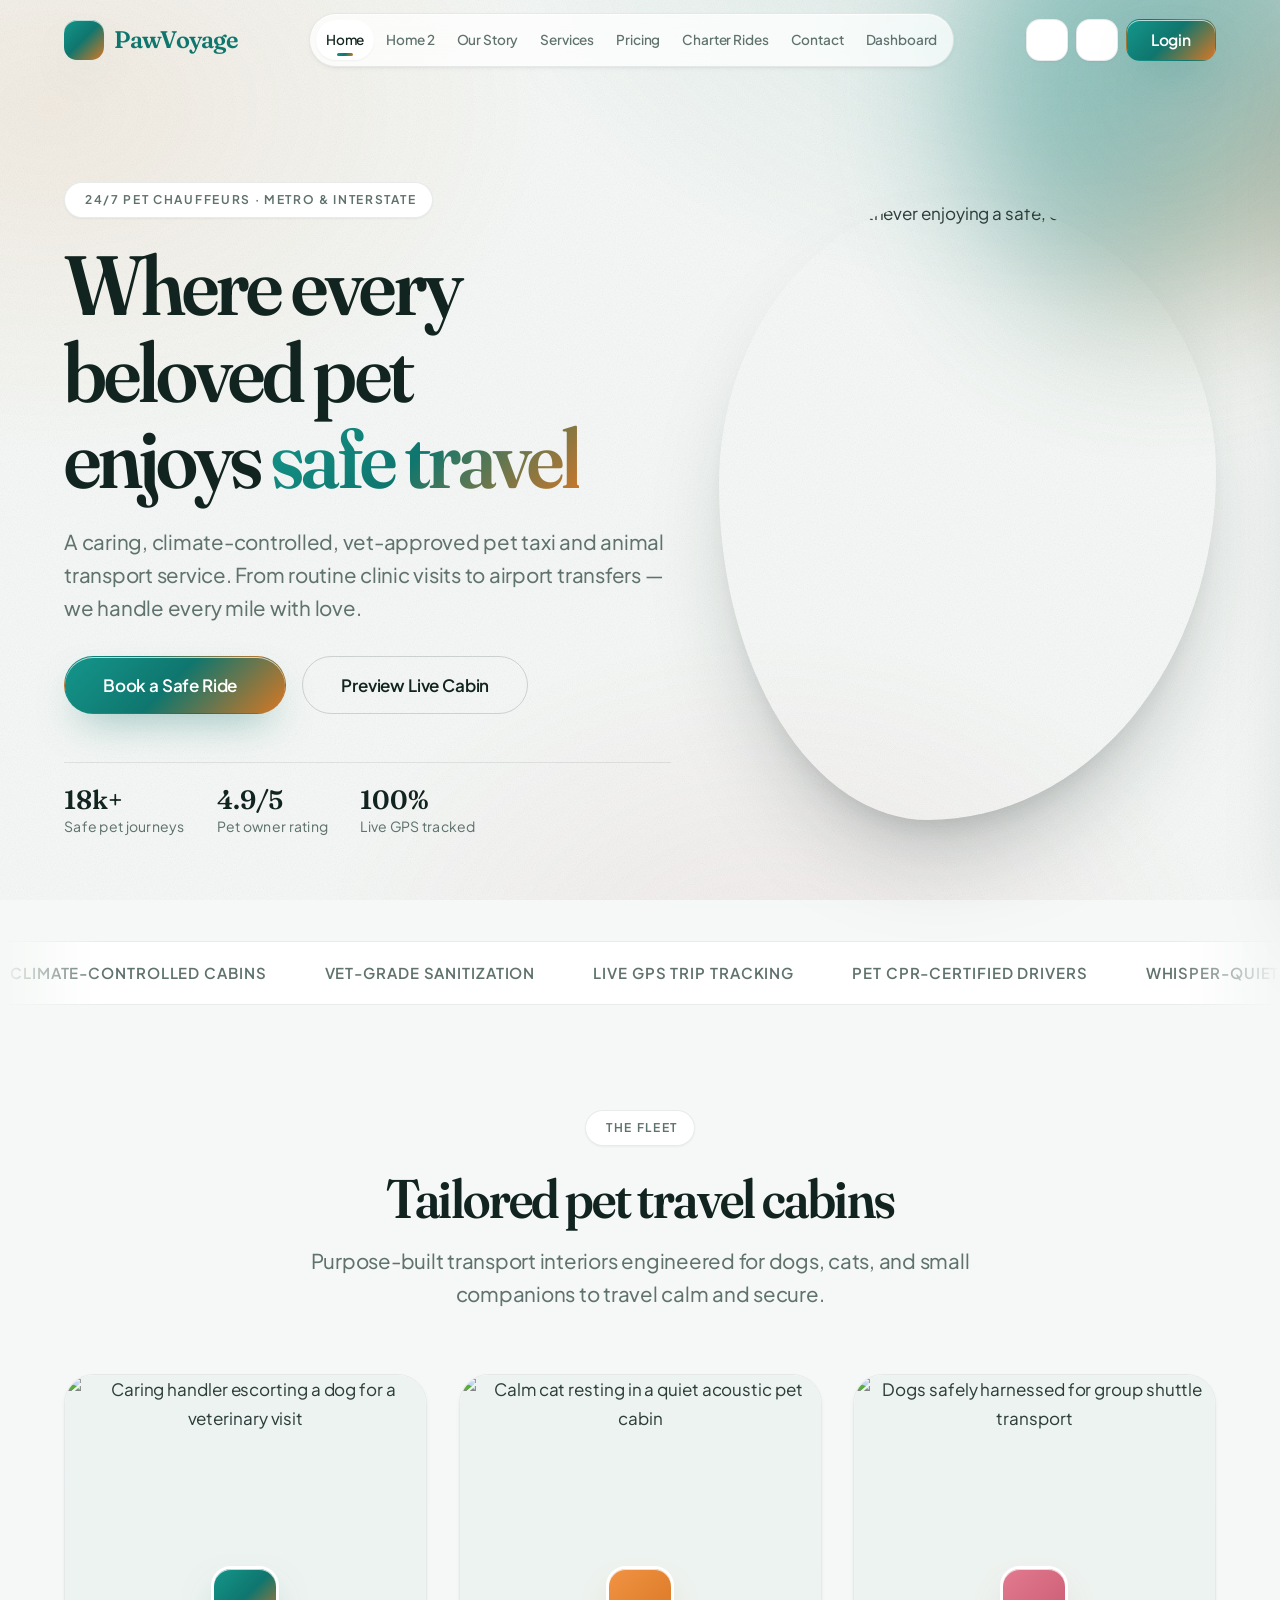
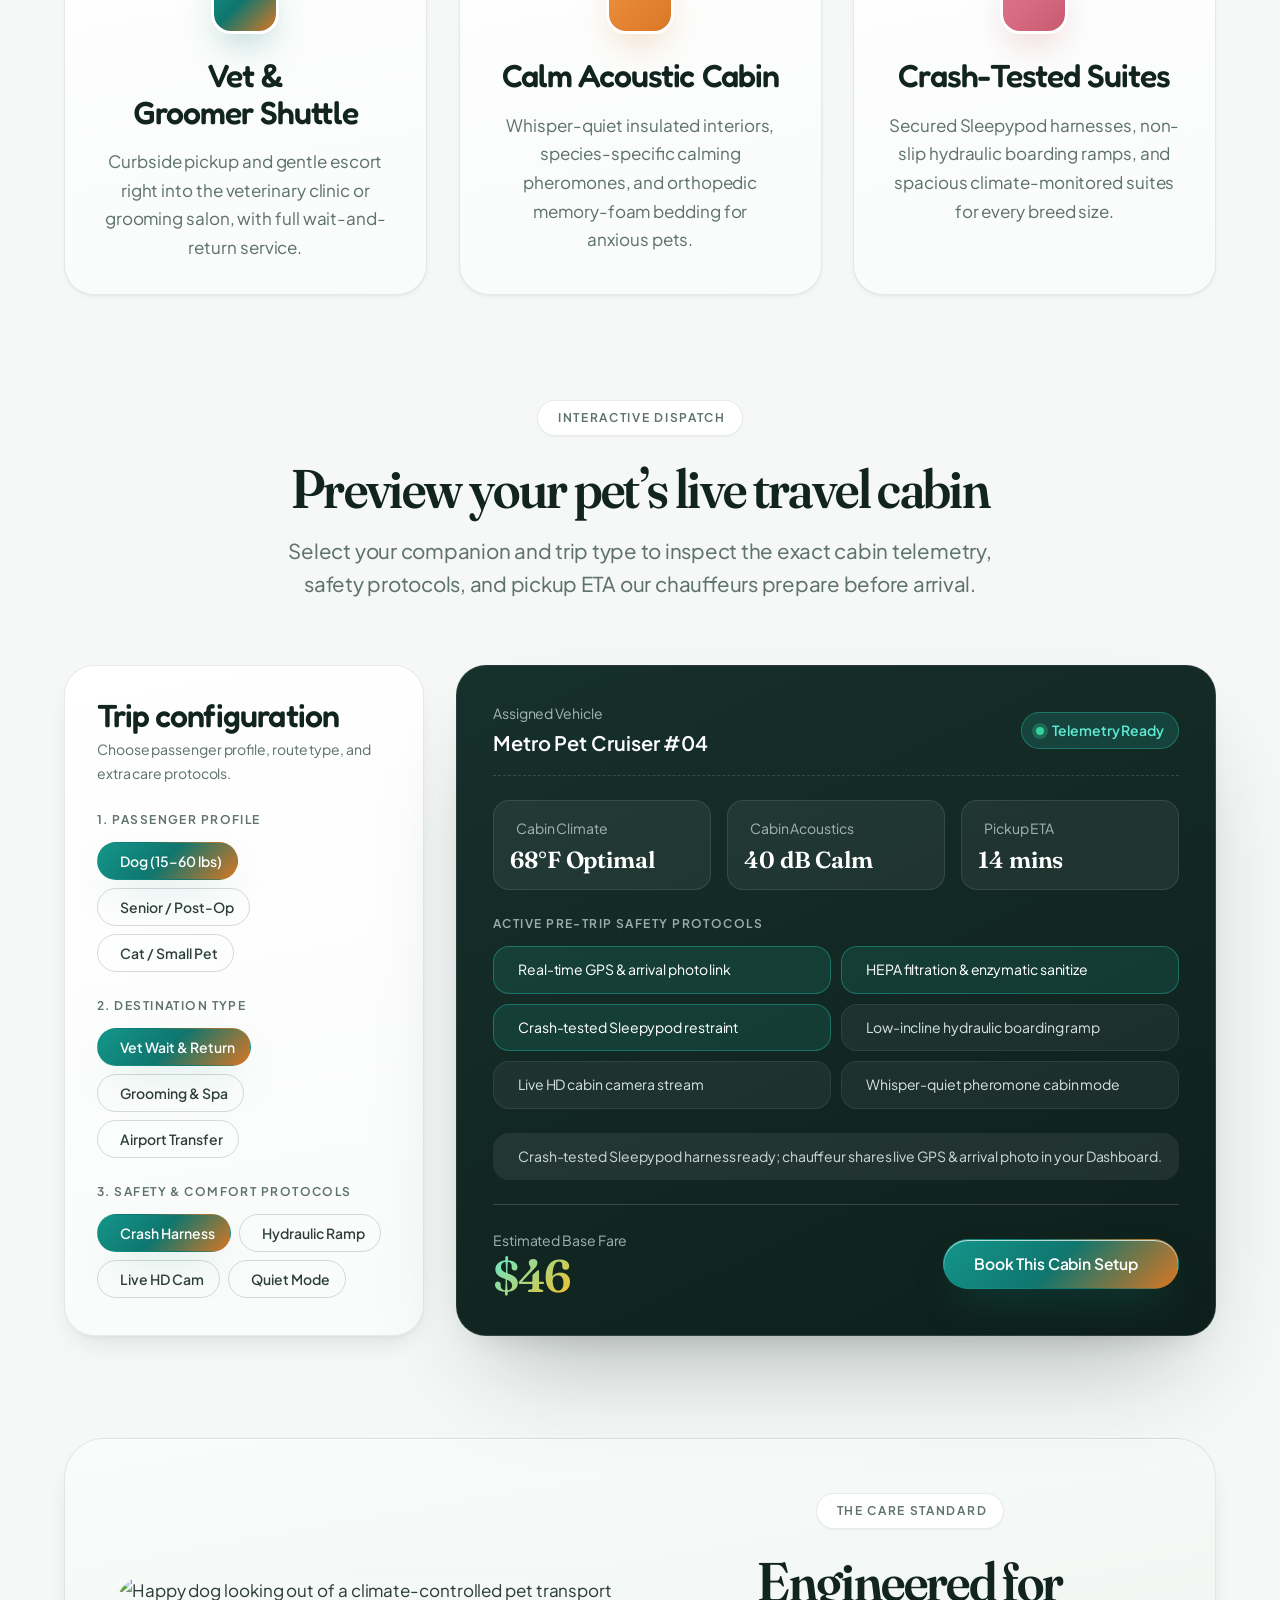
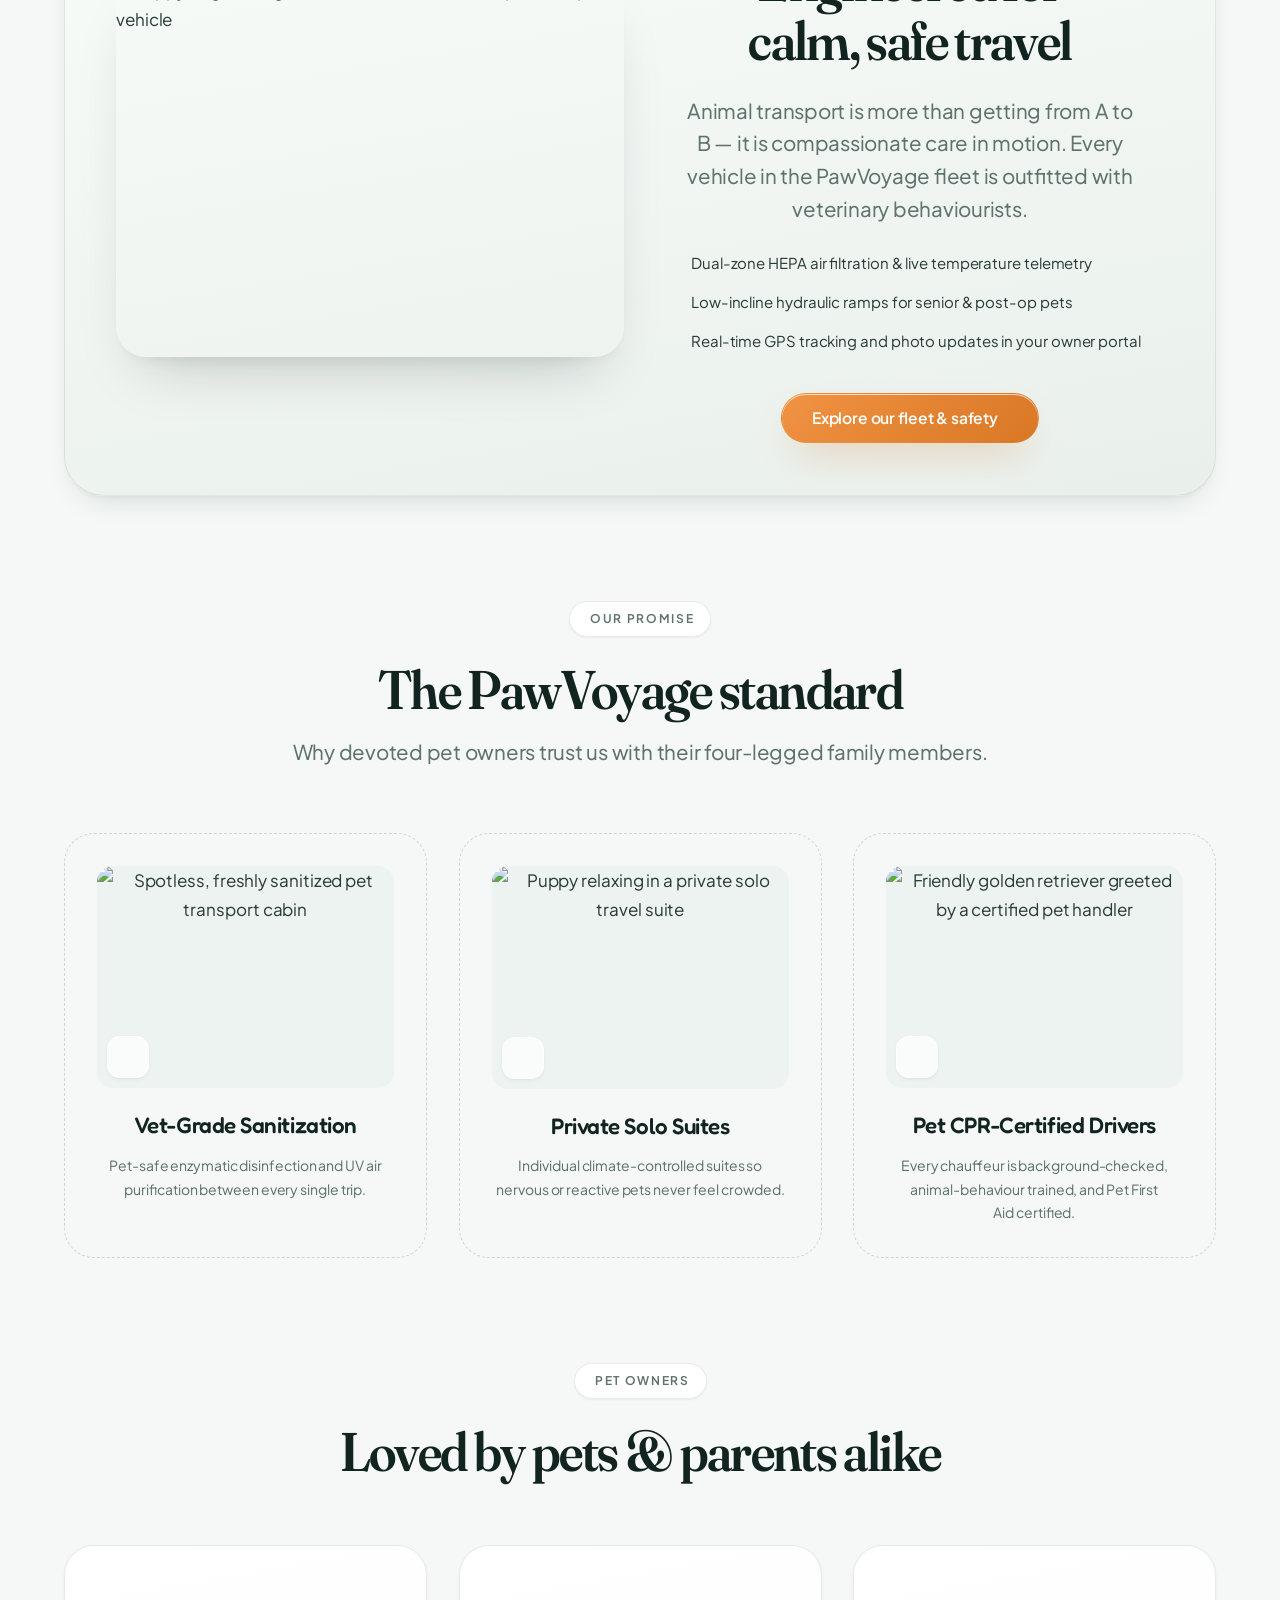
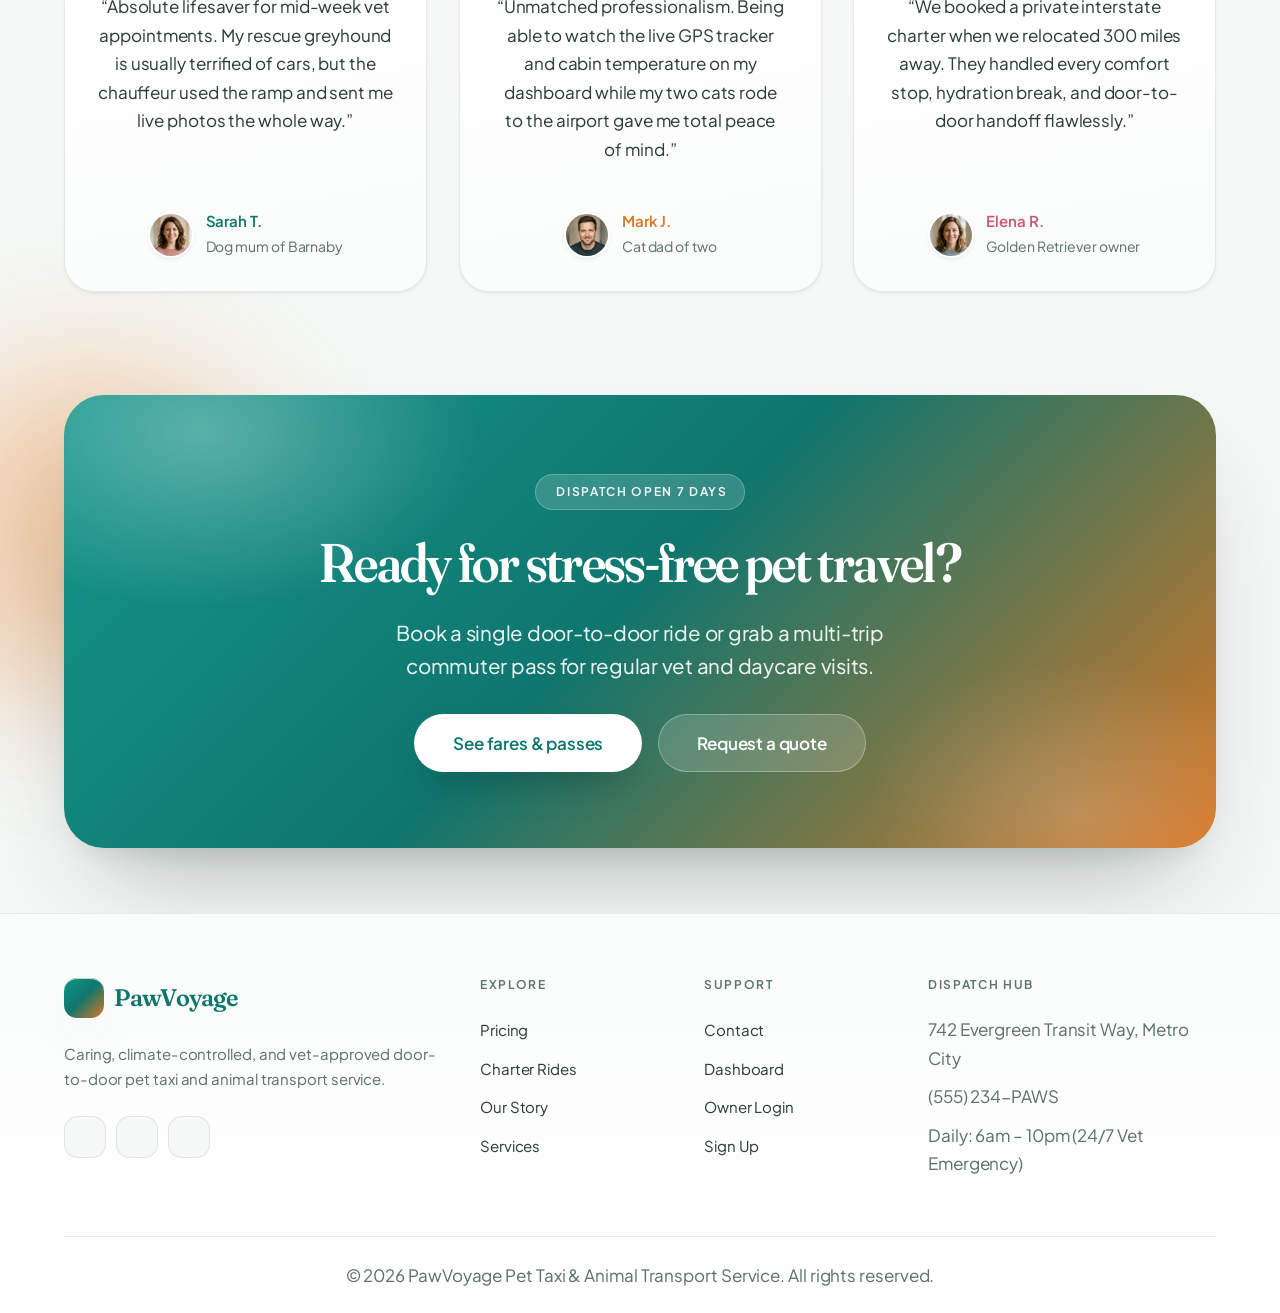
==== index.html @ 7d6446ab "Initial commit: PawVoyage Pet Taxi & Animal Transport Service website" ====
<!DOCTYPE html>
<html lang="en">

<head>
    <meta charset="UTF-8">
    <meta name="viewport" content="width=device-width, initial-scale=1.0">
    <title>PawVoyage | Caring Pet Taxi &amp; Animal Transport Service</title>
    <meta name="description"
        content="PawVoyage is a premium, vet-approved pet taxi and animal transport service. Book safe, climate-controlled rides for vet visits, grooming, daycare, and pet relocation.">

    <!-- Favicon -->
    <link rel="icon" type="image/svg+xml" href="assets/images/favicon.svg">

    <!-- Icons (Phosphor Icons - Rounded Style) -->
    <script src="https://unpkg.com/@phosphor-icons/web"></script>

    <!-- Stylesheets -->
    <link rel="stylesheet" href="assets/css/style.css">
    <link rel="stylesheet" href="assets/css/rtl.css">

    <!-- Structured Data for Local Business -->
    <script type="application/ld+json">
    {
      "@context": "https://schema.org",
      "@type": "LocalBusiness",
      "name": "PawVoyage Pet Taxi & Animal Transport",
      "image": "https://images.unsplash.com/photo-1548199973-03cce0bbc87b?auto=format&fit=crop&w=800&q=80",
      "@id": "",
      "url": "https://www.pawvoyage.com",
      "telephone": "+15552347297",
      "priceRange": "$$",
      "address": {
        "@type": "PostalAddress",
        "streetAddress": "742 Evergreen Transit Way",
        "addressLocality": "Metro City",
        "postalCode": "10012",
        "addressCountry": "US"
      }
    }
    </script>
</head>

<body>

    <!-- Header / Navbar -->
    <header class="header">
        <div class="container nav-container">
            <!-- Logo -->
            <a href="index.html" class="logo">
                <i class="ph-fill ph-paw-print"></i> PawVoyage
            </a>

            <!-- Desktop Nav Links -->
            <nav class="nav-links">
                <a href="index.html" class="nav-link active">Home</a>
                <a href="home2.html" class="nav-link">Home 2</a>
                <a href="our-story.html" class="nav-link">Our Story</a>
                <a href="services.html" class="nav-link">Services</a>
                <a href="pricing.html" class="nav-link">Pricing</a>
                <a href="charter-rides.html" class="nav-link">Charter Rides</a>
                <a href="contact.html" class="nav-link">Contact</a>
                <a href="dashboard.html" class="nav-link">Dashboard</a>
            </nav>

            <!-- Actions -->
            <div class="nav-actions">
                <button class="icon-btn rtl-toggle" aria-label="Toggle RTL" title="Toggle Right-to-Left">
                    <i class="ph ph-arrows-left-right"></i>
                </button>
                <div class="desktop-auth">
                    <button class="icon-btn theme-toggle" aria-label="Toggle Dark Mode">
                        <i class="ph ph-moon"></i>
                    </button>
                    <a href="login.html" class="btn btn-primary">Login</a>
                </div>
                <button class="hamburger" aria-label="Menu">
                    <i class="ph ph-list"></i>
                </button>
            </div>
        </div>
    </header>

    <!-- Mobile Drawer -->
    <div class="drawer-overlay"></div>
    <div class="mobile-drawer">
        <div class="drawer-header">
            <a href="index.html" class="logo"><i class="ph-fill ph-paw-print"></i> PawVoyage</a>
            <button class="drawer-close" aria-label="Close Menu">
                <i class="ph ph-x"></i>
            </button>
        </div>
        <nav class="mobile-nav-links">
            <a href="index.html" class="mobile-nav-link active" aria-current="page">Home</a>
            <a href="home2.html" class="mobile-nav-link">Home 2</a>
            <a href="our-story.html" class="mobile-nav-link">Our Story</a>
            <a href="services.html" class="mobile-nav-link">Services</a>
            <a href="pricing.html" class="mobile-nav-link">Pricing</a>
            <a href="charter-rides.html" class="mobile-nav-link">Charter Rides</a>
            <a href="contact.html" class="mobile-nav-link">Contact</a>
            <a href="dashboard.html" class="mobile-nav-link">Dashboard</a>
        </nav>
        <div class="mobile-actions">
            <button class="icon-btn theme-toggle" aria-label="Toggle Dark Mode">
                <i class="ph ph-moon"></i>
            </button>
            <button class="icon-btn rtl-toggle" aria-label="Toggle RTL">
                <i class="ph ph-arrows-left-right"></i>
            </button>
        </div>
        <a href="login.html" class="btn btn-primary drawer-login"><i class="ph ph-sign-in"></i> Login</a>
    </div>

    <main class="home-main">
        <!-- Background Shapes -->
        <div class="blob blob-1"></div>
        <div class="blob blob-2"></div>

        <!-- Hero Section -->
        <section class="hero container">
            <div class="hero-content">
                <span class="eyebrow reveal"><i class="ph-fill ph-shield-check"></i> 24/7 Pet Chauffeurs &middot; Metro &amp; Interstate</span>
                <h1 class="reveal delay-1">Where every beloved pet enjoys <span class="text-gradient">safe travel</span></h1>
                <p class="lead-text reveal delay-2">A caring, climate-controlled, vet-approved pet taxi and animal
                    transport service. From routine clinic visits to airport transfers &mdash; we handle every mile with love.</p>
                <div class="flex flex-wrap gap-2 reveal delay-3" style="margin-top: 32px;">
                    <a href="pricing.html" class="btn btn-primary btn-lg">Book a Safe Ride <i
                            class="ph ph-arrow-right"></i></a>
                    <a href="#dispatch" class="btn btn-outline btn-lg">Preview Live Cabin</a>
                </div>

                <div class="hero-proof reveal delay-4">
                    <div class="proof-stat">
                        <span class="proof-value" data-count-to="18" data-count-suffix="k+">18k+</span>
                        <span class="proof-label">Safe pet journeys</span>
                    </div>
                    <div class="proof-stat">
                        <span class="proof-value" data-count-to="4.9" data-count-suffix="/5">4.9/5</span>
                        <span class="proof-label">Pet owner rating</span>
                    </div>
                    <div class="proof-stat">
                        <span class="proof-value" data-count-to="100" data-count-suffix="%">100%</span>
                        <span class="proof-label">Live GPS tracked</span>
                    </div>
                </div>
            </div>
            <img src="https://images.unsplash.com/photo-1583511655857-d19b40a7a54e?auto=format&fit=crop&w=1000&q=80" alt="Happy golden retriever enjoying a safe, comfortable pet taxi ride"
                class="hero-image reveal delay-4">
        </section>

        <!-- Trust ticker -->
        <div class="marquee" aria-hidden="true">
            <div class="marquee-track">
                <span class="marquee-item"><i class="ph-fill ph-thermometer-cold"></i> Climate-controlled cabins</span>
                <span class="marquee-item"><i class="ph-fill ph-shield-check"></i> Vet-grade sanitization</span>
                <span class="marquee-item"><i class="ph-fill ph-navigation-arrow"></i> Live GPS trip tracking</span>
                <span class="marquee-item"><i class="ph-fill ph-certificate"></i> Pet CPR-certified drivers</span>
                <span class="marquee-item"><i class="ph-fill ph-speaker-low"></i> Whisper-quiet acoustic vans</span>
                <span class="marquee-item"><i class="ph-fill ph-house-line"></i> Door-to-door check-in</span>
                <span class="marquee-item"><i class="ph-fill ph-thermometer-cold"></i> Climate-controlled cabins</span>
                <span class="marquee-item"><i class="ph-fill ph-shield-check"></i> Vet-grade sanitization</span>
                <span class="marquee-item"><i class="ph-fill ph-navigation-arrow"></i> Live GPS trip tracking</span>
                <span class="marquee-item"><i class="ph-fill ph-certificate"></i> Pet CPR-certified drivers</span>
                <span class="marquee-item"><i class="ph-fill ph-speaker-low"></i> Whisper-quiet acoustic vans</span>
                <span class="marquee-item"><i class="ph-fill ph-house-line"></i> Door-to-door check-in</span>
            </div>
        </div>

        <!-- Transport Cabin Zones -->
        <section class="container">
            <div class="section-header">
                <span class="eyebrow reveal"><i class="ph-fill ph-van"></i> The Fleet</span>
                <h2 class="reveal delay-1">Tailored pet travel cabins</h2>
                <p class="lead-text reveal delay-2">Purpose-built transport interiors engineered for dogs, cats, and small companions to travel calm and secure.</p>
            </div>

            <div class="grid grid-3">
                <div class="card reveal delay-1">
                    <div class="card-media">
                        <img src="https://images.unsplash.com/photo-1601758228041-f3b2795255f1?auto=format&fit=crop&w=900&q=80" alt="Caring handler escorting a dog for a veterinary visit"
                            loading="lazy">
                    </div>
                    <div class="card-icon coral"><i class="ph-fill ph-first-aid-kit"></i></div>
                    <h3>Vet &amp; Groomer Shuttle</h3>
                    <p>Curbside pickup and gentle escort right into the veterinary clinic or grooming salon, with full wait-and-return service.</p>
                </div>
                <div class="card reveal delay-2">
                    <div class="card-media">
                        <img src="https://images.unsplash.com/photo-1514888286974-6c03e2ca1dba?auto=format&fit=crop&w=900&q=80"
                            alt="Calm cat resting in a quiet acoustic pet cabin" loading="lazy">
                    </div>
                    <div class="card-icon"><i class="ph-fill ph-speaker-low"></i></div>
                    <h3>Calm Acoustic Cabin</h3>
                    <p>Whisper-quiet insulated interiors, species-specific calming pheromones, and orthopedic memory-foam bedding for anxious pets.
                    </p>
                </div>
                <div class="card reveal delay-3">
                    <div class="card-media">
                        <img src="https://images.unsplash.com/photo-1548199973-03cce0bbc87b?auto=format&fit=crop&w=900&q=80"
                            alt="Dogs safely harnessed for group shuttle transport" loading="lazy">
                    </div>
                    <div class="card-icon pink"><i class="ph-fill ph-shield-check"></i></div>
                    <h3>Crash-Tested Suites</h3>
                    <p>Secured Sleepypod harnesses, non-slip hydraulic boarding ramps, and spacious climate-monitored suites for every breed size.</p>
                </div>
            </div>
        </section>

        <!-- ============================================================
             INTERACTIVE: Live Dispatch & Cabin Telemetry Preview
             ============================================================ -->
        <section class="container" id="dispatch">
            <div class="section-header">
                <span class="eyebrow reveal"><i class="ph-fill ph-navigation-arrow"></i> Interactive Dispatch</span>
                <h2 class="reveal delay-1">Preview your pet&rsquo;s live travel cabin</h2>
                <p class="lead-text reveal delay-2">Select your companion and trip type to inspect the exact cabin telemetry, safety protocols, and pickup ETA our chauffeurs prepare before arrival.</p>
            </div>

            <div class="dispatch-sim reveal delay-2" data-dispatch-sim>
                <!-- Controls -->
                <div class="dispatch-controls">
                    <div>
                        <h3 style="margin-bottom:4px;">Trip configuration</h3>
                        <p style="font-size:var(--size-caption); color:var(--color-text-muted);">Choose passenger profile, route type, and extra care protocols.</p>
                    </div>

                    <div>
                        <div class="studio-group-label">1. Passenger profile</div>
                        <div class="tool-row">
                            <button class="tool-chip" type="button" data-sim-pet="dog-med" data-label="Medium Dog" data-price="29" aria-pressed="true"><i class="ph-fill ph-dog"></i> Dog (15&ndash;60 lbs)</button>
                            <button class="tool-chip" type="button" data-sim-pet="senior" data-label="Senior / Post-Op" data-price="34" aria-pressed="false"><i class="ph-fill ph-first-aid"></i> Senior / Post-Op</button>
                            <button class="tool-chip" type="button" data-sim-pet="cat" data-label="Cat / Small Pet" data-price="26" aria-pressed="false"><i class="ph-fill ph-cat"></i> Cat / Small Pet</button>
                        </div>
                    </div>

                    <div>
                        <div class="studio-group-label">2. Destination type</div>
                        <div class="tool-row">
                            <button class="tool-chip" type="button" data-sim-trip="vet" data-price="12" data-eta="14 mins" aria-pressed="true"><i class="ph-fill ph-stethoscope"></i> Vet Wait &amp; Return</button>
                            <button class="tool-chip" type="button" data-sim-trip="groom" data-price="0" data-eta="18 mins" aria-pressed="false"><i class="ph-fill ph-sparkle"></i> Grooming &amp; Spa</button>
                            <button class="tool-chip" type="button" data-sim-trip="airport" data-price="25" data-eta="22 mins" aria-pressed="false"><i class="ph-fill ph-airplane-tilt"></i> Airport Transfer</button>
                        </div>
                    </div>

                    <div>
                        <div class="studio-group-label">3. Safety &amp; comfort protocols</div>
                        <div class="tool-row">
                            <button class="tool-chip" type="button" data-sim-addon="harness" aria-pressed="true"><i class="ph-fill ph-shield-check"></i> Crash Harness</button>
                            <button class="tool-chip" type="button" data-sim-addon="ramp" aria-pressed="false"><i class="ph-fill ph-stairs"></i> Hydraulic Ramp</button>
                            <button class="tool-chip" type="button" data-sim-addon="cam" aria-pressed="false"><i class="ph-fill ph-video-camera"></i> Live HD Cam</button>
                            <button class="tool-chip" type="button" data-sim-addon="acoustic" aria-pressed="false"><i class="ph-fill ph-speaker-low"></i> Quiet Mode</button>
                        </div>
                    </div>
                </div>

                <!-- Live Cabin Telemetry Stage -->
                <div class="dispatch-stage">
                    <div class="dispatch-stage-head">
                        <div>
                            <span style="font-size: var(--size-caption); color: rgba(230,242,238,0.68); display: block;">Assigned Vehicle</span>
                            <strong style="font-size: 1.25rem; color: #fff;" data-sim-vehicle>Metro Pet Cruiser #04</strong>
                        </div>
                        <span class="dispatch-live-pill"><span class="dispatch-pulse"></span> Telemetry Ready</span>
                    </div>

                    <div class="telemetry-grid">
                        <div class="telemetry-card">
                            <span><i class="ph-fill ph-thermometer"></i> Cabin Climate</span>
                            <strong data-sim-temp>68&deg;F Optimal</strong>
                        </div>
                        <div class="telemetry-card">
                            <span><i class="ph-fill ph-speaker-low"></i> Cabin Acoustics</span>
                            <strong data-sim-noise>40 dB Calm</strong>
                        </div>
                        <div class="telemetry-card">
                            <span><i class="ph-fill ph-clock-countdown"></i> Pickup ETA</span>
                            <strong data-sim-eta>14 mins</strong>
                        </div>
                    </div>

                    <div>
                        <div class="studio-group-label" style="color: rgba(230,242,238,0.65);">Active Pre-Trip Safety Protocols</div>
                        <div class="protocol-list">
                            <div class="protocol-item is-on" data-sim-protocol="gps">
                                <i class="ph-fill ph-navigation-arrow"></i>
                                <span>Real-time GPS &amp; arrival photo link</span>
                            </div>
                            <div class="protocol-item is-on" data-sim-protocol="hepa">
                                <i class="ph-fill ph-wind"></i>
                                <span>HEPA filtration &amp; enzymatic sanitize</span>
                            </div>
                            <div class="protocol-item is-on" data-sim-protocol="harness">
                                <i class="ph-fill ph-shield-check"></i>
                                <span>Crash-tested Sleepypod restraint</span>
                            </div>
                            <div class="protocol-item" data-sim-protocol="ramp">
                                <i class="ph-fill ph-stairs"></i>
                                <span>Low-incline hydraulic boarding ramp</span>
                            </div>
                            <div class="protocol-item" data-sim-protocol="cam">
                                <i class="ph-fill ph-video-camera"></i>
                                <span>Live HD cabin camera stream</span>
                            </div>
                            <div class="protocol-item" data-sim-protocol="acoustic">
                                <i class="ph-fill ph-speaker-low"></i>
                                <span>Whisper-quiet pheromone cabin mode</span>
                            </div>
                        </div>
                    </div>

                    <div class="summary-note" style="margin-top: 0;">
                        <i class="ph-fill ph-info"></i>
                        <span data-sim-note>Crash-tested Sleepypod harness ready; chauffeur shares live GPS &amp; arrival photo in your Dashboard.</span>
                    </div>

                    <div class="dispatch-stage-foot">
                        <div>
                            <span style="font-size: var(--size-caption); color: rgba(230,242,238,0.68); display: block;">Estimated Base Fare</span>
                            <span class="summary-price" data-sim-price>$46</span>
                        </div>
                        <a href="dashboard.html" class="btn btn-primary">Book This Cabin Setup <i class="ph ph-arrow-right"></i></a>
                    </div>
                </div>
            </div>
        </section>

        <!-- Why PawVoyage -->
        <section class="container">
            <div class="panel">
                <div class="grid grid-2 items-center">
                    <img class="reveal" src="https://images.unsplash.com/photo-1544568100-847a948585b9?auto=format&fit=crop&w=900&q=80"
                        alt="Happy dog looking out of a climate-controlled pet transport vehicle"
                        style="aspect-ratio: 4/3; object-fit: cover; border-radius: var(--radius-lg); box-shadow: var(--shadow-lg);">
                    <div class="reveal delay-2 copy-center">
                        <span class="eyebrow"><i class="ph-fill ph-heart"></i> The Care Standard</span>
                        <h2>Engineered for calm, safe travel</h2>
                        <p class="lead-text">Animal transport is more than getting from A to B &mdash; it is compassionate care in motion. Every vehicle in the PawVoyage fleet is outfitted with veterinary behaviourists.</p>
                        <ul class="feature-list">
                            <li><i class="ph-fill ph-check-circle"></i> Dual-zone HEPA air filtration &amp; live temperature telemetry</li>
                            <li><i class="ph-fill ph-check-circle"></i> Low-incline hydraulic ramps for senior &amp; post-op pets</li>
                            <li><i class="ph-fill ph-check-circle"></i> Real-time GPS tracking and photo updates in your owner portal</li>
                        </ul>
                        <a href="services.html" class="btn btn-secondary" style="margin-top: 16px;">Explore our fleet &amp; safety
                            <i class="ph ph-arrow-right"></i></a>
                    </div>
                </div>
            </div>
        </section>

        <!-- Highlights/Features -->
        <section class="container">
            <div class="section-header">
                <span class="eyebrow reveal"><i class="ph-fill ph-seal-check"></i> Our Promise</span>
                <h2 class="reveal delay-1">The PawVoyage standard</h2>
                <p class="lead-text reveal delay-2">Why devoted pet owners trust us with their four-legged family members.</p>
            </div>

            <div class="grid grid-3">
                <div class="card card-flat reveal delay-1">
                    <div class="card-thumb">
                        <img src="https://images.unsplash.com/photo-1576201836106-db1758fd1c97?auto=format&fit=crop&w=800&q=80"
                            alt="Spotless, freshly sanitized pet transport cabin" loading="lazy">
                        <span class="card-thumb-badge"><i class="ph-duotone ph-shield-check"
                                style="color: var(--color-success);"></i></span>
                    </div>
                    <h4>Vet-Grade Sanitization</h4>
                    <p style="font-size: var(--size-caption);">Pet-safe enzymatic disinfection and UV air purification between every single trip.
                    </p>
                </div>
                <div class="card card-flat reveal delay-2">
                    <div class="card-thumb">
                        <img src="https://images.unsplash.com/photo-1537151608828-ea2b11777ee8?auto=format&fit=crop&w=800&q=80"
                            alt="Puppy relaxing in a private solo travel suite" loading="lazy">
                        <span class="card-thumb-badge"><i class="ph-duotone ph-paw-print"
                                style="color: var(--color-primary);"></i></span>
                    </div>
                    <h4>Private Solo Suites</h4>
                    <p style="font-size: var(--size-caption);">Individual climate-controlled suites so nervous or reactive pets never feel crowded.</p>
                </div>

                <div class="card card-flat reveal delay-4">
                    <div class="card-thumb">
                        <img src="https://images.unsplash.com/photo-1552053831-71594a27632d?auto=format&fit=crop&w=800&q=80"
                            alt="Friendly golden retriever greeted by a certified pet handler" loading="lazy">
                        <span class="card-thumb-badge"><i class="ph-duotone ph-first-aid"
                                style="color: var(--color-accent);"></i></span>
                    </div>
                    <h4>Pet CPR-Certified Drivers</h4>
                    <p style="font-size: var(--size-caption);">Every chauffeur is background-checked, animal-behaviour trained, and Pet First Aid certified.</p>
                </div>
            </div>
        </section>

        <!-- Testimonials -->
        <section class="container">
            <div class="section-header">
                <span class="eyebrow reveal"><i class="ph-fill ph-heart"></i> Pet Owners</span>
                <h2 class="reveal delay-1">Loved by pets &amp; parents alike</h2>
            </div>
            <div class="grid grid-3">
                <div class="card testimonial reveal delay-1">
                    <div class="testimonial-stars" aria-label="Rated 5 out of 5">
                        <i class="ph-fill ph-star"></i><i class="ph-fill ph-star"></i><i class="ph-fill ph-star"></i><i
                            class="ph-fill ph-star"></i><i class="ph-fill ph-star"></i>
                    </div>
                    <p>&ldquo;Absolute lifesaver for mid-week vet appointments. My rescue greyhound is usually terrified of cars, but the chauffeur used the ramp and sent me live photos the whole way.&rdquo;</p>
                    <div class="testimonial-author">
                        <img class="testimonial-avatar" src="assets/images/testimonial-avatar-sarah-t.jpg" alt=""
                            loading="lazy">
                        <div>
                            <strong style="color: var(--color-primary);">Sarah T.</strong>
                            <span>Dog mum of Barnaby</span>
                        </div>
                    </div>
                </div>
                <div class="card testimonial reveal delay-2">
                    <div class="testimonial-stars" aria-label="Rated 5 out of 5">
                        <i class="ph-fill ph-star"></i><i class="ph-fill ph-star"></i><i class="ph-fill ph-star"></i><i
                            class="ph-fill ph-star"></i><i class="ph-fill ph-star"></i>
                    </div>
                    <p>&ldquo;Unmatched professionalism. Being able to watch the live GPS tracker and cabin temperature on my dashboard while my two cats rode to the airport gave me total peace of mind.&rdquo;</p>
                    <div class="testimonial-author">
                        <img class="testimonial-avatar" src="assets/images/testimonial-avatar-mark-j.jpg" alt=""
                            loading="lazy">
                        <div>
                            <strong style="color: var(--color-secondary);">Mark J.</strong>
                            <span>Cat dad of two</span>
                        </div>
                    </div>
                </div>
                <div class="card testimonial reveal delay-3">
                    <div class="testimonial-stars" aria-label="Rated 5 out of 5">
                        <i class="ph-fill ph-star"></i><i class="ph-fill ph-star"></i><i class="ph-fill ph-star"></i><i
                            class="ph-fill ph-star"></i><i class="ph-fill ph-star"></i>
                    </div>
                    <p>&ldquo;We booked a private interstate charter when we relocated 300 miles away. They handled every comfort stop, hydration break, and door-to-door handoff flawlessly.&rdquo;</p>
                    <div class="testimonial-author">
                        <img class="testimonial-avatar" src="assets/images/testimonial-avatar-elena-r.jpg" alt=""
                            loading="lazy">
                        <div>
                            <strong style="color: var(--color-accent);">Elena R.</strong>
                            <span>Golden Retriever owner</span>
                        </div>
                    </div>
                </div>
            </div>
        </section>

        <!-- CTA Banner -->
        <section class="container">
            <div class="cta-banner reveal">
                <span class="eyebrow on-dark"><i class="ph-fill ph-calendar-check"></i> Dispatch Open 7 Days</span>
                <h2>Ready for stress-free pet travel?</h2>
                <p class="lead-text">Book a single door-to-door ride or grab a multi-trip commuter pass for regular vet and daycare visits.</p>
                <div class="flex flex-wrap justify-center gap-2">
                    <a href="pricing.html" class="btn btn-light btn-lg">See fares &amp; passes</a>
                    <a href="contact.html" class="btn btn-lg"
                        style="background: rgba(255,255,255,0.16); color:#fff; border-color: rgba(255,255,255,0.3);">Request
                        a quote</a>
                </div>
            </div>
        </section>
    </main>

    <!-- Footer -->
    <footer class="footer">
        <div class="container">
            <div class="footer-grid">
                <div class="footer-brand">
                    <a href="index.html" class="logo">
                        <i class="ph-fill ph-paw-print"></i> PawVoyage
                    </a>
                    <p>Caring, climate-controlled, and vet-approved door-to-door pet taxi and animal transport service.</p>
                    <div class="social-links">
                        <a href="#" class="social-link" aria-label="Instagram"><i
                                class="ph-fill ph-instagram-logo"></i></a>
                        <a href="#" class="social-link" aria-label="Facebook"><i
                                class="ph-fill ph-facebook-logo"></i></a>
                        <a href="#" class="social-link" aria-label="TikTok"><i class="ph-fill ph-tiktok-logo"></i></a>
                    </div>
                </div>

                <div>
                    <h4 class="footer-heading">Explore</h4>
                    <ul class="footer-links">
                        <li><a href="pricing.html">Pricing</a></li>
                        <li><a href="charter-rides.html">Charter Rides</a></li>
                        <li><a href="our-story.html">Our Story</a></li>
                        <li><a href="services.html">Services</a></li>
                    </ul>
                </div>

                <div>
                    <h4 class="footer-heading">Support</h4>
                    <ul class="footer-links">
                        <li><a href="contact.html">Contact</a></li>
                        <li><a href="dashboard.html">Dashboard</a></li>
                        <li><a href="login.html">Owner Login</a></li>
                        <li><a href="register.html">Sign Up</a></li>
                    </ul>
                </div>

                <div>
                    <h4 class="footer-heading">Dispatch Hub</h4>
                    <ul class="footer-links" style="color: var(--color-text-muted);">
                        <li style="margin-bottom: 10px;"><i class="ph ph-map-pin"></i> 742 Evergreen Transit Way, Metro City</li>
                        <li style="margin-bottom: 10px;"><i class="ph ph-phone"></i> (555) 234-PAWS</li>
                        <li><i class="ph ph-clock"></i> Daily: 6am &ndash; 10pm (24/7 Vet Emergency)</li>
                    </ul>
                </div>
            </div>

            <div class="footer-bottom">
                <p>&copy; 2026 PawVoyage Pet Taxi &amp; Animal Transport Service. All rights reserved.</p>
            </div>
        </div>
    </footer>

    <!-- Scripts -->
    <script src="assets/js/main.js"></script>
</body>

</html>
---- assets/css/style.css ----
/* ==========================================================================
   PAWVOYAGE CORE STYLESHEET
   Industry : Pet Taxi & Animal Transport Service
   Aesthetic: Modern premium - warm botanical sage neutrals, layered depth,
              glass surfaces, emerald-teal & warm amber caring accents.
   ========================================================================== */

/* --------------------------------------------------------------------------
   1. Fonts, Tokens & Theme Setup
   -------------------------------------------------------------------------- */
@import url('https://fonts.googleapis.com/css2?family=Fraunces:opsz,wght@9..144,400..700&family=Fredoka:wght@400..600&family=Plus+Jakarta+Sans:wght@400;500;600;700&display=swap');

:root {
  /* Typography */
  --font-display: 'Fraunces', 'Fredoka', serif;
  --font-heading: 'Fredoka', 'Plus Jakarta Sans', sans-serif;
  --font-body: 'Plus Jakarta Sans', system-ui, sans-serif;

  /* Font Weights */
  --weight-h1: 600;
  --weight-h2: 600;
  --weight-h3: 560;
  --weight-h4: 540;
  --weight-body: 420;
  --weight-lead: 440;
  --weight-btn: 600;
  --weight-label: 540;
  --weight-caption: 460;
  --weight-bold-inline: 620;

  /* Fluid Type Scale */
  --size-h1: clamp(2.75rem, 1.6rem + 4.6vw, 5.25rem);
  --size-h2: clamp(2.05rem, 1.35rem + 2.6vw, 3.4rem);
  --size-h3: clamp(1.45rem, 1.15rem + 1.1vw, 2rem);
  --size-h4: clamp(1.15rem, 1.02rem + 0.5vw, 1.4rem);
  --size-body: 1.0625rem;
  --size-lead: clamp(1.075rem, 1rem + 0.35vw, 1.3rem);
  --size-btn: 0.975rem;
  --size-label: 0.9375rem;
  --size-caption: 0.875rem;
  --size-eyebrow: 0.75rem;

  /* Core Palette - Light (Caring Emerald Teal, Warm Transit Amber & Rosewood) */
  --color-bg: #F5F8F6;          /* soft botanical alabaster */
  --color-bg-alt: #E9F0EC;      /* gentle sage mist */
  --color-surface: #FFFFFF;
  --color-surface-2: #F9FCFA;
  --color-surface-hover: #EDF3F0;
  --color-ink: #122420;         /* deep forest pine ink for display type */

  --color-primary: #0F766E;     /* caring emerald teal */
  --color-primary-soft: #E0F5F2;
  --color-primary-hover: #0B5E58;
  --color-secondary: #D97724;   /* warm transit amber */
  --color-secondary-soft: #FEF1E4;
  --color-secondary-hover: #BE6216;
  --color-accent: #C85A70;      /* caring rosewood coral */
  --color-accent-soft: #FCEBEF;
  --color-accent-hover: #B0485D;
  --color-gold: #D49B35;        /* premium metallic hint */

  --color-text: #2D3E3A;
  --color-text-muted: #5F726D;
  --color-border: rgba(18, 36, 32, 0.09);
  --color-border-strong: rgba(18, 36, 32, 0.16);
  --color-error: #D94F4F;
  --color-success: #2E9B68;

  /* Signature gradients */
  --grad-warm: linear-gradient(135deg, #14968B 0%, #0F766E 48%, #D97724 100%);
  --grad-cool: linear-gradient(135deg, #F09343 0%, #D97724 100%);
  --grad-sheen: linear-gradient(105deg, transparent 20%, rgba(255,255,255,0.45) 50%, transparent 80%);

  /* Geometry */
  --radius-xs: 10px;
  --radius-sm: 16px;
  --radius-base: 22px;
  --radius-lg: 30px;
  --radius-xl: 40px;
  --radius-pill: 9999px;
  --radius-blob: 48% 52% 58% 42% / 46% 44% 56% 54%;

  /* Spacing */
  --spacing-1: 8px;
  --spacing-2: 16px;
  --spacing-3: 24px;
  --spacing-4: 32px;
  --spacing-5: 48px;
  --spacing-6: 64px;
  --spacing-8: 96px;
  --section-y: clamp(64px, 8vw, 120px);

  /* Layered Shadows */
  --shadow-xs: 0 1px 2px rgba(18, 36, 32, 0.05);
  --shadow-sm: 0 2px 6px -2px rgba(18, 36, 32, 0.08), 0 1px 2px rgba(18, 36, 32, 0.04);
  --shadow-md: 0 14px 30px -14px rgba(18, 36, 32, 0.16), 0 3px 8px -4px rgba(18, 36, 32, 0.08);
  --shadow-lg: 0 30px 60px -28px rgba(18, 36, 32, 0.26), 0 10px 24px -16px rgba(18, 36, 32, 0.14);
  --shadow-xl: 0 54px 100px -40px rgba(18, 36, 32, 0.34), 0 16px 36px -22px rgba(18, 36, 32, 0.18);
  --shadow-glow-primary: 0 18px 40px -16px rgba(15, 118, 110, 0.52);
  --shadow-glow-secondary: 0 18px 40px -16px rgba(217, 119, 36, 0.48);
  --shadow-glow-accent: 0 18px 40px -16px rgba(200, 90, 112, 0.48);
  --shadow-inset-hairline: inset 0 1px 0 rgba(255, 255, 255, 0.7);

  /* Legacy aliases (kept so existing markup keeps working) */
  --shadow-soft: var(--shadow-md);
  --shadow-hover: var(--shadow-lg);

  /* Glass */
  --glass-bg: rgba(255, 255, 255, 0.75);
  --glass-border: rgba(255, 255, 255, 0.58);
  --glass-blur: saturate(180%) blur(18px);

  /* Motion */
  --transition-fast: 0.18s cubic-bezier(0.4, 0, 0.2, 1);
  --transition-base: 0.32s cubic-bezier(0.4, 0, 0.2, 1);
  --transition-bounce: 0.5s cubic-bezier(0.22, 1.2, 0.36, 1);
  --ease-out-expo: cubic-bezier(0.16, 1, 0.3, 1);
}

/* Dark Theme */
[data-theme="dark"] {
  --color-bg: #0C1513;
  --color-bg-alt: #111E1B;
  --color-surface: #152521;
  --color-surface-2: #1A2D28;
  --color-surface-hover: #203731;
  --color-ink: #F2F7F5;

  --color-primary: #2DD4BF;
  --color-primary-soft: rgba(45, 212, 191, 0.14);
  --color-primary-hover: #5EEAD4;
  --color-secondary: #F59E0B;
  --color-secondary-soft: rgba(245, 158, 11, 0.14);
  --color-secondary-hover: #FBBF24;
  --color-accent: #F472B6;
  --color-accent-soft: rgba(244, 114, 182, 0.14);
  --color-accent-hover: #F9A8D4;
  --color-gold: #EAB308;

  --color-text: #D5E2DE;
  --color-text-muted: #8FA6A0;
  --color-border: rgba(255, 255, 255, 0.10);
  --color-border-strong: rgba(255, 255, 255, 0.18);
  --color-success: #34D399;

  --grad-sheen: linear-gradient(105deg, transparent 20%, rgba(255,255,255,0.14) 50%, transparent 80%);

  --shadow-xs: 0 1px 2px rgba(0, 0, 0, 0.4);
  --shadow-sm: 0 2px 8px -2px rgba(0, 0, 0, 0.5);
  --shadow-md: 0 16px 32px -16px rgba(0, 0, 0, 0.7);
  --shadow-lg: 0 32px 64px -28px rgba(0, 0, 0, 0.8);
  --shadow-xl: 0 56px 104px -44px rgba(0, 0, 0, 0.9);
  --shadow-inset-hairline: inset 0 1px 0 rgba(255, 255, 255, 0.06);

  --glass-bg: rgba(21, 37, 33, 0.75);
  --glass-border: rgba(255, 255, 255, 0.08);
}

/* --------------------------------------------------------------------------
   2. Reset & Base
   -------------------------------------------------------------------------- */
*, *::before, *::after {
  box-sizing: border-box;
  margin: 0;
  padding: 0;
}

html {
  font-size: 16px;
  /* Belt and braces against sideways scroll: `clip` (unlike `hidden`) does not
     turn the root into a scroll container, so the sticky header still sticks. */
  overflow-x: clip;
  scroll-behavior: smooth;
  scroll-padding-top: 110px;
  -webkit-text-size-adjust: 100%;
}

body {
  position: relative;
  font-family: var(--font-body);
  font-size: var(--size-body);
  font-weight: var(--weight-body);
  color: var(--color-text);
  background-color: var(--color-bg);
  line-height: 1.68;
  letter-spacing: -0.005em;
  -webkit-font-smoothing: antialiased;
  -moz-osx-font-smoothing: grayscale;
  text-rendering: optimizeLegibility;
  font-feature-settings: 'kern' 1, 'liga' 1, 'calt' 1;
  transition: background-color var(--transition-base), color var(--transition-base);
  overflow-x: hidden;
}

/* Ambient mesh wash - gives every page depth without an image */
body::before {
  content: '';
  position: fixed;
  inset: 0;
  z-index: -2;
  pointer-events: none;
  background:
    radial-gradient(60rem 40rem at 82% -8%, rgba(15, 118, 110, 0.10), transparent 60%),
    radial-gradient(52rem 36rem at 4% 12%, rgba(217, 119, 36, 0.09), transparent 60%),
    radial-gradient(46rem 34rem at 60% 108%, rgba(200, 90, 112, 0.08), transparent 62%);
}

[data-theme="dark"] body::before {
  background:
    radial-gradient(60rem 40rem at 82% -8%, rgba(45, 212, 191, 0.13), transparent 60%),
    radial-gradient(52rem 36rem at 4% 12%, rgba(245, 158, 11, 0.11), transparent 60%),
    radial-gradient(46rem 34rem at 60% 108%, rgba(244, 114, 182, 0.10), transparent 62%);
}

/* Fine paper grain - the detail that reads as premium print */
body::after {
  content: '';
  position: fixed;
  inset: 0;
  z-index: -1;
  pointer-events: none;
  opacity: 0.3;
  mix-blend-mode: multiply;
  background-image: url("data:image/svg+xml,%3Csvg xmlns='http://www.w3.org/2000/svg' width='240' height='240'%3E%3Cfilter id='n'%3E%3CfeTurbulence type='fractalNoise' baseFrequency='0.85' numOctaves='3' stitchTiles='stitch'/%3E%3CfeColorMatrix type='saturate' values='0'/%3E%3C/filter%3E%3Crect width='240' height='240' filter='url(%23n)' opacity='0.4'/%3E%3C/svg%3E");
}

[data-theme="dark"] body::after {
  mix-blend-mode: overlay;
  opacity: 0.2;
}

/* --------------------------------------------------------------------------
   3. Typography
   -------------------------------------------------------------------------- */
h1, h2, h3, h4, h5, h6 {
  font-family: var(--font-heading);
  color: var(--color-ink);
  line-height: 1.14;
  margin-bottom: var(--spacing-3);
  letter-spacing: -0.03em;
  text-wrap: balance;
}

h1 {
  font-family: var(--font-display);
  font-size: var(--size-h1);
  font-weight: var(--weight-h1);
  font-variation-settings: 'opsz' 120, 'SOFT' 40, 'WONK' 1;
  letter-spacing: -0.035em;
  line-height: 1.03;
}

h2 {
  font-family: var(--font-display);
  font-size: var(--size-h2);
  font-weight: var(--weight-h2);
  font-variation-settings: 'opsz' 96, 'SOFT' 40, 'WONK' 1;
  line-height: 1.08;
}

h3 { font-size: var(--size-h3); font-weight: var(--weight-h3); }
h4 { font-size: var(--size-h4); font-weight: var(--weight-h4); letter-spacing: -0.02em; }

p {
  margin-bottom: var(--spacing-3);
  font-size: var(--size-body);
  font-weight: var(--weight-body);
  text-wrap: pretty;
}

p:last-child { margin-bottom: 0; }

strong, b { font-weight: var(--weight-bold-inline); color: var(--color-ink); }

.lead-text {
  font-size: var(--size-lead);
  font-weight: var(--weight-lead);
  line-height: 1.6;
  color: var(--color-text-muted);
  letter-spacing: -0.012em;
}

a {
  color: inherit;
  text-decoration: none;
  transition: color var(--transition-fast), opacity var(--transition-fast);
}

img {
  max-width: 100%;
  display: block;
  border-radius: var(--radius-base);
}

ul { list-style: none; }

::selection { background: var(--color-primary); color: #fff; }

:focus-visible {
  outline: 2px solid var(--color-secondary);
  outline-offset: 3px;
  border-radius: 6px;
}

/* Gradient display text */
.text-gradient {
  background: var(--grad-warm);
  -webkit-background-clip: text;
  background-clip: text;
  color: transparent;
  -webkit-text-fill-color: transparent;
}

/* Eyebrow / section kicker */
.eyebrow {
  display: inline-flex;
  align-items: center;
  gap: 8px;
  padding: 7px 16px 7px 12px;
  margin-bottom: var(--spacing-3);
  border-radius: var(--radius-pill);
  background: var(--color-surface);
  border: 1px solid var(--color-border);
  box-shadow: var(--shadow-xs), var(--shadow-inset-hairline);
  font-family: var(--font-body);
  font-size: var(--size-eyebrow);
  font-weight: 640;
  letter-spacing: 0.14em;
  text-transform: uppercase;
  color: var(--color-text-muted);
}

.eyebrow i { font-size: 1rem; color: var(--color-primary); }
.eyebrow.on-dark {
  background: rgba(255, 255, 255, 0.16);
  border-color: rgba(255, 255, 255, 0.24);
  color: rgba(255, 255, 255, 0.94);
  box-shadow: none;
}
.eyebrow.on-dark i { color: #fff; }

/* --------------------------------------------------------------------------
   4. Layout & Grid
   -------------------------------------------------------------------------- */
section { padding: var(--section-y) 0; }

/* Only the inline axis, so `section.container` keeps its vertical rhythm. */
.container {
  width: 100%;
  max-width: 1200px;
  margin: 0 auto;
  padding-inline: var(--spacing-3);
}

.section-header {
  text-align: center;
  max-width: 720px;
  margin: 0 auto var(--spacing-6);
}

.section-header h2 { margin-bottom: var(--spacing-2); }
.section-header p { color: var(--color-text-muted); }

/* The `min(…, 100%)` matters: a bare minmax(270px, 1fr) track cannot shrink
   below 270px, so on a narrow phone - or inside a padded .band, which eats
   another 48px - the column pushed its contents past the viewport edge. */
.grid { display: grid; gap: var(--spacing-4); }
.grid-2 { grid-template-columns: repeat(auto-fit, minmax(min(300px, 100%), 1fr)); }
.grid-3 { grid-template-columns: repeat(auto-fit, minmax(min(270px, 100%), 1fr)); }
.grid-4 { grid-template-columns: repeat(auto-fit, minmax(min(215px, 100%), 1fr)); }

.flex { display: flex; }
.flex-col { flex-direction: column; }
.flex-wrap { flex-wrap: wrap; }
.items-center { align-items: center; }
.justify-center { justify-content: center; }
.justify-between { justify-content: space-between; }
.gap-2 { gap: var(--spacing-2); }
.gap-3 { gap: var(--spacing-3); }
.gap-4 { gap: var(--spacing-4); }

/* Centred copy block (see the feature-list section for its list override) */
.copy-center { text-align: center; }
.copy-center .lead-text { margin-inline: auto; }

/* A framed, tinted panel used to break up long pages */
.panel {
  background: linear-gradient(170deg, var(--color-surface-2), var(--color-bg-alt));
  border: 1px solid var(--color-border);
  border-radius: var(--radius-xl);
  box-shadow: var(--shadow-md), var(--shadow-inset-hairline);
  padding: clamp(28px, 4vw, 56px);
}

/* --------------------------------------------------------------------------
   5. Buttons
   -------------------------------------------------------------------------- */
.btn {
  position: relative;
  display: inline-flex;
  align-items: center;
  justify-content: center;
  gap: 10px;
  padding: 14px 30px;
  min-height: 50px;
  border-radius: var(--radius-pill);
  font-family: var(--font-body);
  font-weight: var(--weight-btn);
  font-size: var(--size-btn);
  letter-spacing: -0.01em;
  line-height: 1;
  border: 1px solid transparent;
  cursor: pointer;
  overflow: hidden;
  isolation: isolate;
  text-align: center;
  white-space: nowrap;
  transition: transform var(--transition-bounce),
              box-shadow var(--transition-base),
              background-color var(--transition-fast),
              color var(--transition-fast),
              border-color var(--transition-fast);
}

/* Travelling sheen on hover - the small premium tell */
.btn::after {
  content: '';
  position: absolute;
  inset: 0;
  z-index: -1;
  background: var(--grad-sheen);
  transform: translateX(-120%);
  transition: transform 0.75s var(--ease-out-expo);
}

.btn:hover::after { transform: translateX(120%); }

.btn:hover { transform: translateY(-2px); }
.btn:active { transform: translateY(0) scale(0.985); transition-duration: 0.08s; }

.btn i { font-size: 1.15em; }

.btn-primary {
  background-image: var(--grad-warm);
  background-color: var(--color-primary);
  color: #FFF;
  box-shadow: var(--shadow-glow-primary), var(--shadow-inset-hairline);
}
.btn-primary:hover { box-shadow: 0 24px 50px -18px rgba(15, 118, 110, 0.62), var(--shadow-inset-hairline); }

.btn-secondary {
  background-image: var(--grad-cool);
  background-color: var(--color-secondary);
  color: #FFF;
  box-shadow: var(--shadow-glow-secondary), var(--shadow-inset-hairline);
}
.btn-secondary:hover { box-shadow: 0 24px 50px -18px rgba(217, 119, 36, 0.58), var(--shadow-inset-hairline); }

.btn-accent {
  background-color: var(--color-accent);
  color: #FFF;
  box-shadow: var(--shadow-glow-accent), var(--shadow-inset-hairline);
}
.btn-accent:hover { background-color: var(--color-accent-hover); }

.btn-outline {
  background-color: transparent;
  border: 1.5px solid var(--color-border-strong);
  color: var(--color-ink);
  box-shadow: none;
}
.btn-outline:hover {
  border-color: var(--color-primary);
  color: var(--color-primary);
  background-color: var(--color-primary-soft);
  box-shadow: var(--shadow-sm);
}

.btn-ghost {
  background: var(--color-surface);
  border: 1px solid var(--color-border);
  color: var(--color-ink);
  box-shadow: var(--shadow-xs);
}
.btn-ghost:hover { box-shadow: var(--shadow-md); }

.btn-sm { padding: 10px 20px; min-height: 42px; font-size: 0.875rem; }
.btn-lg { padding: 17px 38px; min-height: 58px; font-size: 1.0625rem; }
.btn-full { width: 100%; }

/* --------------------------------------------------------------------------
   6. Cards
   -------------------------------------------------------------------------- */
.card {
  position: relative;
  background-color: var(--color-surface);
  background-image: linear-gradient(170deg, var(--color-surface), var(--color-surface-2));
  border: 1px solid var(--color-border);
  border-radius: var(--radius-lg);
  padding: var(--spacing-4);
  box-shadow: var(--shadow-sm), var(--shadow-inset-hairline);
  display: flex;
  flex-direction: column;
  align-items: center;
  text-align: center;
  overflow: hidden;
  transition: transform var(--transition-bounce),
              box-shadow var(--transition-base),
              border-color var(--transition-base);
}

/* Equal heights only when the card IS the grid item. A nested card must size
   to its own content, or each one stretches to the full column height and
   the column overflows past everything below it. */
.grid > .card { height: 100%; }

/* Soft top light-catch so cards feel physical */
.card::before {
  content: '';
  position: absolute;
  top: 0;
  left: 50%;
  width: 70%;
  height: 130px;
  transform: translate(-50%, -60%);
  background: radial-gradient(closest-side, rgba(15, 118, 110, 0.14), transparent);
  opacity: 0;
  transition: opacity var(--transition-base);
  pointer-events: none;
}

.card:hover {
  transform: translateY(-6px);
  box-shadow: var(--shadow-lg), var(--shadow-inset-hairline);
  border-color: var(--color-border-strong);
}

.card:hover::before { opacity: 1; }

.card h3, .card h4 { margin-bottom: var(--spacing-2); }
.card p { color: var(--color-text-muted); }

.card-icon {
  position: relative;
  width: 68px;
  height: 68px;
  border-radius: 20px;
  background-image: var(--grad-cool);
  background-color: var(--color-secondary);
  color: #FFF;
  display: flex;
  align-items: center;
  justify-content: center;
  font-size: 1.85rem;
  margin-bottom: var(--spacing-3);
  box-shadow: var(--shadow-glow-secondary), var(--shadow-inset-hairline);
  transition: transform var(--transition-bounce), border-radius var(--transition-bounce);
}

.card:hover .card-icon { transform: translateY(-2px) rotate(-6deg); border-radius: 26px; }

.card-icon.coral {
  background-image: var(--grad-warm);
  background-color: var(--color-primary);
  box-shadow: var(--shadow-glow-primary), var(--shadow-inset-hairline);
}
.card-icon.pink {
  background-image: linear-gradient(135deg, #E27A90, #C85A70);
  background-color: var(--color-accent);
  box-shadow: var(--shadow-glow-accent), var(--shadow-inset-hairline);
}

/* Full-bleed photo at the top of a card (cancels the card's own padding) */
.card-media {
  position: relative;
  width: calc(100% + (var(--spacing-4) * 2));
  margin: calc(var(--spacing-4) * -1) calc(var(--spacing-4) * -1) 0;
  aspect-ratio: 16 / 10;
  overflow: hidden;
  background-color: var(--color-surface-hover);
}

.card-media img {
  width: 100%;
  height: 100%;
  object-fit: cover;
  border-radius: 0;
  transition: transform 0.9s var(--ease-out-expo);
}

.card:hover .card-media img { transform: scale(1.06); }

/* Icon tile straddles the bottom edge of the photo */
.card-media + .card-icon {
  position: relative;
  z-index: 1;
  margin-top: -34px;
  border: 3px solid var(--color-surface);
}

/* Inset thumbnail with a glass icon badge, for the flat cards */
.card-thumb {
  position: relative;
  width: 100%;
  aspect-ratio: 4 / 3;
  margin-bottom: var(--spacing-3);
  border-radius: var(--radius-sm);
  overflow: hidden;
  background-color: var(--color-surface-hover);
}

.card-thumb img {
  width: 100%;
  height: 100%;
  object-fit: cover;
  border-radius: 0;
  transition: transform 0.9s var(--ease-out-expo);
}

.card:hover .card-thumb img { transform: scale(1.05); }

.card-thumb-badge {
  position: absolute;
  bottom: 10px;
  inset-inline-start: 10px;
  width: 42px;
  height: 42px;
  display: grid;
  place-items: center;
  border-radius: 13px;
  font-size: 1.35rem;
  background-color: var(--glass-bg);
  -webkit-backdrop-filter: var(--glass-blur);
  backdrop-filter: var(--glass-blur);
  border: 1px solid var(--glass-border);
  box-shadow: var(--shadow-sm);
}

/* Testimonials */
.testimonial { text-align: center; }

.testimonial-stars {
  display: flex;
  justify-content: center;
  gap: 3px;
  margin-bottom: 14px;
  color: var(--color-gold);
  font-size: 1.05rem;
}

.testimonial p { color: var(--color-text); }

/* Attribution with avatar */
.testimonial-author {
  display: flex;
  align-items: center;
  justify-content: center;
  gap: 12px;
  width: 100%;
  margin-top: auto;
  padding-top: var(--spacing-3);
}

/* The pair centres as a unit, but the name still reads from the avatar */
.testimonial-author > div { text-align: start; }

.testimonial-avatar {
  width: 46px;
  height: 46px;
  flex-shrink: 0;
  border-radius: 50%;
  object-fit: cover;
  border: 2px solid var(--color-surface);
  box-shadow: var(--shadow-sm);
}

.testimonial-author strong {
  display: block;
  font-size: var(--size-label);
  line-height: 1.3;
}

.testimonial-author span {
  font-size: var(--size-caption);
  color: var(--color-text-muted);
}

/* Flat "spec" card variant used in feature strips */
.card-flat {
  background: transparent;
  background-image: none;
  box-shadow: none;
  border: 1px dashed var(--color-border-strong);
}
.card-flat:hover {
  background-color: var(--color-surface);
  background-image: linear-gradient(170deg, var(--color-surface), var(--color-surface-2));
  border-style: solid;
}

/* --------------------------------------------------------------------------
   7. Forms
   -------------------------------------------------------------------------- */
.form-group {
  margin-bottom: var(--spacing-3);
  text-align: left;
  width: 100%;
}

.form-label {
  display: block;
  margin-bottom: 10px;
  font-weight: var(--weight-label);
  font-size: var(--size-label);
  color: var(--color-ink);
  letter-spacing: -0.01em;
}

.form-control {
  width: 100%;
  padding: 15px 20px;
  border-radius: var(--radius-sm);
  border: 1.5px solid var(--color-border-strong);
  background-color: var(--color-surface);
  color: var(--color-text);
  font-family: var(--font-body);
  font-size: var(--size-body);
  box-shadow: inset 0 1px 2px rgba(35, 24, 43, 0.04);
  transition: border-color var(--transition-fast), box-shadow var(--transition-fast), background-color var(--transition-fast);
}

.form-control::placeholder { color: var(--color-text-muted); opacity: 0.7; }

textarea.form-control {
  border-radius: var(--radius-sm);
  resize: vertical;
  min-height: 130px;
}

.form-control:focus {
  outline: none;
  border-color: var(--color-secondary);
  box-shadow: 0 0 0 4px var(--color-secondary-soft);
}

.form-control.is-invalid { border-color: var(--color-error); }
.form-control.is-invalid:focus { box-shadow: 0 0 0 4px rgba(217, 83, 79, 0.16); }
.form-control.is-valid { border-color: var(--color-success); }

/* Native date / time pickers.
   Chrome paints the picker glyph in a fixed near-black, which vanishes
   against the dark theme, so it gets inverted there. It also sits flush
   to the trailing edge with no hit area of its own - hence the padding
   and the pointer. */
input[type="date"].form-control,
input[type="time"].form-control,
input[type="datetime-local"].form-control,
input[type="month"].form-control {
  position: relative;
}

input[type="date"]::-webkit-calendar-picker-indicator,
input[type="time"]::-webkit-calendar-picker-indicator,
input[type="datetime-local"]::-webkit-calendar-picker-indicator,
input[type="month"]::-webkit-calendar-picker-indicator {
  padding: 4px;
  border-radius: 6px;
  opacity: 0.7;
  cursor: pointer;
  transition: opacity var(--transition-fast), background-color var(--transition-fast);
}

input[type="date"]::-webkit-calendar-picker-indicator:hover,
input[type="time"]::-webkit-calendar-picker-indicator:hover,
input[type="datetime-local"]::-webkit-calendar-picker-indicator:hover,
input[type="month"]::-webkit-calendar-picker-indicator:hover {
  opacity: 1;
  background-color: var(--color-surface-hover);
}

[data-theme="dark"] input[type="date"]::-webkit-calendar-picker-indicator,
[data-theme="dark"] input[type="time"]::-webkit-calendar-picker-indicator,
[data-theme="dark"] input[type="datetime-local"]::-webkit-calendar-picker-indicator,
[data-theme="dark"] input[type="month"]::-webkit-calendar-picker-indicator {
  filter: invert(1) brightness(1.25);
}

/* Firefox draws the glyph with currentColor, so it only needs the cursor */
input[type="date"]::-moz-calendar-picker-indicator {
  cursor: pointer;
}

.error-message {
  color: var(--color-error);
  font-size: var(--size-caption);
  margin-top: 6px;
  display: none;
}
.is-invalid ~ .error-message { display: block; }

/* Minimal panelled form (inquiry / contact style forms) */
.form-panel {
  background-color: var(--color-surface);
  border: 1px solid var(--color-border);
  border-radius: var(--radius-lg);
  padding: clamp(22px, 3vw, 34px);
  box-shadow: var(--shadow-sm), var(--shadow-inset-hairline);
}

.form-panel .form-control {
  background-color: var(--color-bg);
  border: 1.5px solid var(--color-border);
  border-radius: 12px;
}

.form-panel .form-control:focus {
  background-color: var(--color-surface);
  border-color: var(--color-secondary);
}

.form-panel textarea.form-control { min-height: 110px; }

/* Paired fields. The global .grid-2 needs 300px per column, which a form
   sitting in a half-width column never has - so it silently collapsed. */
.field-row {
  display: grid;
  grid-template-columns: repeat(2, minmax(0, 1fr));
  gap: var(--spacing-2);
  margin-bottom: var(--spacing-3);
}

/* The row owns the vertical rhythm, so its fields must not add their own */
.field-row > .field { margin-bottom: 0; }

.form-foot {
  display: flex;
  align-items: center;
  gap: var(--spacing-2);
  flex-wrap: wrap;
  margin-top: var(--spacing-3);
  padding-top: var(--spacing-3);
  border-top: 1px solid var(--color-border);
}

.form-foot p {
  margin: 0;
  font-size: var(--size-caption);
  color: var(--color-text-muted);
}

@media (max-width: 560px) {
  .field-row { grid-template-columns: 1fr; }
  .form-foot .btn { width: 100%; }
}

.checkbox-wrap {
  display: flex;
  align-items: flex-start;
  gap: 12px;
  cursor: pointer;
}
.checkbox-wrap input[type="checkbox"] {
  margin-top: 4px;
  width: 20px;
  height: 20px;
  accent-color: var(--color-primary);
}

/* --------------------------------------------------------------------------
   8. Header & Navigation
   -------------------------------------------------------------------------- */
.header {
  position: fixed;
  top: 0;
  left: 0;
  width: 100%;
  z-index: 1000;
  background-color: transparent;
  border-bottom: 1px solid transparent;
  transition: background-color var(--transition-base), box-shadow var(--transition-base), border-color var(--transition-base);
}

.header.scrolled {
  background-color: var(--glass-bg);
  -webkit-backdrop-filter: var(--glass-blur);
  backdrop-filter: var(--glass-blur);
  border-bottom-color: var(--color-border);
  box-shadow: var(--shadow-sm);
}

.nav-container {
  display: flex;
  align-items: center;
  justify-content: space-between;
  gap: var(--spacing-3);
  height: 80px;
}

.logo {
  font-family: var(--font-display);
  font-size: 1.5rem;
  font-weight: 600;
  font-variation-settings: 'opsz' 40, 'SOFT' 40, 'WONK' 1;
  letter-spacing: -0.035em;
  /* Brand wordmark carries the primary colour in both themes rather than
     following the ink, so it reads the same in the header, the drawer, the
     footer, the dashboard bar and the auth cards. */
  color: var(--color-primary);
  display: inline-flex;
  align-items: center;
  gap: 10px;
  flex-shrink: 0;
}

.logo i {
  font-size: 1.35rem;
  color: #fff;
  width: 40px;
  height: 40px;
  border-radius: 13px;
  display: grid;
  place-items: center;
  background-image: var(--grad-warm);
  box-shadow: var(--shadow-glow-primary), var(--shadow-inset-hairline);
  transition: transform var(--transition-bounce), border-radius var(--transition-bounce);
}

.logo:hover i { transform: rotate(-8deg); border-radius: 18px; }

/* Desktop nav sits in its own glass pill */
.nav-links {
  display: flex;
  align-items: center;
  gap: 2px;
  padding: 6px;
  border-radius: var(--radius-pill);
  background-color: var(--glass-bg);
  -webkit-backdrop-filter: var(--glass-blur);
  backdrop-filter: var(--glass-blur);
  border: 1px solid var(--color-border);
  box-shadow: var(--shadow-sm), var(--shadow-inset-hairline);
}

.nav-link {
  position: relative;
  font-size: 0.9rem;
  font-weight: var(--weight-label);
  letter-spacing: -0.01em;
  color: var(--color-text-muted);
  padding: 9px 15px;
  border-radius: var(--radius-pill);
  white-space: nowrap;
  transition: color var(--transition-fast), background-color var(--transition-fast);
}

.nav-link:hover { color: var(--color-ink); background-color: var(--color-surface-hover); }

.nav-link.active {
  color: var(--color-ink);
  background-color: var(--color-surface);
  box-shadow: var(--shadow-xs);
}

.nav-link.active::after {
  content: '';
  position: absolute;
  bottom: 4px;
  left: 50%;
  transform: translateX(-50%);
  width: 16px;
  height: 3px;
  background-image: var(--grad-warm);
  border-radius: var(--radius-pill);
}

.nav-actions {
  display: flex;
  align-items: center;
  gap: var(--spacing-1);
  flex-shrink: 0;
}

.desktop-auth {
  display: flex;
  align-items: center;
  gap: var(--spacing-1);
}

.icon-btn {
  background: var(--color-surface);
  border: 1px solid var(--color-border);
  color: var(--color-text);
  font-size: 1.1rem;
  cursor: pointer;
  width: 42px;
  height: 42px;
  border-radius: 14px;
  display: flex;
  align-items: center;
  justify-content: center;
  box-shadow: var(--shadow-xs);
  transition: background-color var(--transition-fast), color var(--transition-fast), transform var(--transition-bounce), box-shadow var(--transition-fast);
}

.icon-btn:hover {
  color: var(--color-primary);
  transform: translateY(-2px);
  box-shadow: var(--shadow-md);
}

/* Login sits in a row with the 42px theme and RTL buttons, so it borrows
   their box: same height, same 14px corner. The marketing pill radius only
   belongs on the in-page CTAs. */
.desktop-auth .btn {
  padding: 12px 24px;
  min-height: 42px;
  height: 42px;
  border-radius: 14px;
}

.hamburger {
  display: none;
  background: var(--color-surface);
  border: 1px solid var(--color-border);
  width: 42px;
  height: 42px;
  border-radius: 14px;
  font-size: 1.3rem;
  color: var(--color-ink);
  cursor: pointer;
  align-items: center;
  justify-content: center;
  box-shadow: var(--shadow-xs);
}

/* Mobile Drawer */
.mobile-drawer {
  position: fixed;
  top: 0;
  /* Parked off-screen with a transform rather than `right: -100%`. A fixed
     element is laid out against the viewport, so body's overflow-x never
     clipped it and the closed drawer made every page scroll sideways. */
  right: 0;
  transform: translateX(105%);
  width: 330px;
  max-width: 86vw;
  height: 100vh;
  height: 100dvh;
  background-color: var(--color-surface);
  box-shadow: var(--shadow-xl);
  border-left: 1px solid var(--color-border);
  z-index: 1001;
  transition: transform 0.5s var(--ease-out-expo);
  padding: var(--spacing-4) var(--spacing-3);
  display: flex;
  flex-direction: column;
  overflow-y: auto;
}

.mobile-drawer.open { transform: none; }

.drawer-header {
  display: flex;
  justify-content: space-between;
  align-items: center;
  margin-bottom: var(--spacing-4);
}

.drawer-close {
  background: var(--color-surface-hover);
  border: 1px solid var(--color-border);
  width: 40px;
  height: 40px;
  border-radius: 13px;
  font-size: 1.2rem;
  color: var(--color-ink);
  cursor: pointer;
  display: grid;
  place-items: center;
}

.mobile-nav-links {
  display: flex;
  flex-direction: column;
  gap: 2px;
  margin-bottom: var(--spacing-4);
}

.mobile-nav-link {
  font-size: 1.0625rem;
  font-weight: var(--weight-label);
  color: var(--color-text);
  padding: 14px 16px;
  border-radius: var(--radius-sm);
  min-height: 48px;
  display: flex;
  align-items: center;
  transition: background-color var(--transition-fast), color var(--transition-fast), padding-left var(--transition-fast);
}

.mobile-nav-link:hover {
  background-color: var(--color-surface-hover);
  color: var(--color-primary);
  padding-left: 22px;
}

/* Current page - a filled tint plus a leading bar, so it reads as "you are
   here" rather than as a hover that got stuck. */
.mobile-nav-link.active {
  background-color: var(--color-surface-hover);
  color: var(--color-primary);
  font-weight: var(--weight-bold-inline);
  box-shadow: inset 3px 0 0 var(--color-primary);
  padding-left: 22px;
}

/* Login is an action, not another destination, so it sits below the list as a
   button rather than inside it. The theme and RTL toggles sit directly above
   it, and `margin-top: auto` on that row is what pins the pair to the foot of
   the drawer however short the nav list is. */
.mobile-actions {
  display: flex;
  gap: var(--spacing-2);
  margin-top: auto;
  margin-bottom: var(--spacing-3);
  padding-top: var(--spacing-3);
  border-top: 1px solid var(--color-border);
}

.drawer-login {
  width: 100%;
  justify-content: center;
  /* Matches the toggles it now sits under, as in the desktop header */
  border-radius: 14px;
}

.drawer-overlay {
  position: fixed;
  inset: 0;
  background-color: rgba(23, 16, 28, 0.5);
  -webkit-backdrop-filter: blur(6px);
  backdrop-filter: blur(6px);
  z-index: 1000;
  opacity: 0;
  visibility: hidden;
  transition: opacity var(--transition-base), visibility var(--transition-base);
}

.drawer-overlay.open { opacity: 1; visibility: visible; }

/* --------------------------------------------------------------------------
   9. Footer
   -------------------------------------------------------------------------- */
.footer {
  position: relative;
  background-color: var(--color-surface);
  background-image: linear-gradient(180deg, var(--color-surface-2), var(--color-surface));
  padding: var(--spacing-6) 0 var(--spacing-3);
  border-top: 1px solid var(--color-border);
  margin-top: 0;
}

.home-main > section:last-of-type,
.page-main > section:last-of-type {
  padding-bottom: clamp(40px, 5vw, 64px);
}

.home-main > section.band:last-of-type,
.page-main > section.band:last-of-type {
  margin-bottom: clamp(40px, 5vw, 64px);
}

.footer-grid {
  display: grid;
  grid-template-columns: 2fr 1fr 1fr 1.5fr;
  gap: var(--spacing-5) var(--spacing-4);
  margin-bottom: var(--spacing-5);
}

.footer-brand p {
  color: var(--color-text-muted);
  margin-top: var(--spacing-2);
  max-width: 34ch;
  font-size: var(--size-label);
}

.footer-heading {
  font-family: var(--font-body);
  font-weight: 640;
  font-size: var(--size-eyebrow);
  letter-spacing: 0.14em;
  text-transform: uppercase;
  color: var(--color-text-muted);
  margin-bottom: var(--spacing-3);
}

.footer-links li { margin-bottom: 10px; }

.footer-links a {
  color: var(--color-text);
  font-size: var(--size-label);
}

.footer-links a:hover { color: var(--color-primary); }

.social-links {
  display: flex;
  gap: 10px;
  margin-top: var(--spacing-3);
}

.social-link {
  width: 42px;
  height: 42px;
  border-radius: 14px;
  background-color: var(--color-bg);
  border: 1px solid var(--color-border);
  display: flex;
  align-items: center;
  justify-content: center;
  color: var(--color-text);
  transition: background-color var(--transition-fast), color var(--transition-fast), transform var(--transition-bounce), box-shadow var(--transition-fast);
}

.social-link:hover {
  background-image: var(--grad-warm);
  border-color: transparent;
  color: #FFF;
  transform: translateY(-3px);
  box-shadow: var(--shadow-glow-primary);
}

.footer-bottom {
  display: flex;
  align-items: center;
  justify-content: center;
  gap: var(--spacing-2);
  flex-wrap: wrap;
  text-align: center;
  padding-top: var(--spacing-3);
  border-top: 1px solid var(--color-border);
  color: var(--color-text-muted);
  font-size: var(--size-caption);
}

/* --------------------------------------------------------------------------
   10. Motion, Reveals & Decorative Shapes
   -------------------------------------------------------------------------- */
.blob {
  position: absolute;
  border-radius: var(--radius-blob);
  filter: blur(70px);
  opacity: 0.4;
  z-index: -1;
  pointer-events: none;
  animation: float 16s ease-in-out infinite alternate;
}
[data-theme="dark"] .blob { opacity: 0.22; }

.blob-1 {
  width: 440px;
  height: 440px;
  background-image: var(--grad-warm);
  top: -120px;
  right: -120px;
  animation-delay: 0s;
}

.blob-2 {
  width: 340px;
  height: 340px;
  background-image: var(--grad-cool);
  bottom: 10%;
  left: -80px;
  animation-delay: -7s;
}

@keyframes float {
  0%   { transform: translate(0, 0) scale(1) rotate(0deg); }
  50%  { transform: translate(30px, -50px) scale(1.06) rotate(6deg); }
  100% { transform: translate(-24px, 24px) scale(0.95) rotate(-6deg); }
}

@keyframes hero-bob {
  from { transform: translateY(0); }
  to   { transform: translateY(-12px); }
}

/* Scroll-triggered reveal (driven by IntersectionObserver in main.js) */
.reveal {
  opacity: 0;
  transform: translateY(26px);
  will-change: transform, opacity;
  transition: opacity 0.85s var(--ease-out-expo), transform 0.85s var(--ease-out-expo);
}

.reveal.is-visible { opacity: 1; transform: none; }

.delay-1 { transition-delay: 0.08s; }
.delay-2 { transition-delay: 0.16s; }
.delay-3 { transition-delay: 0.24s; }
.delay-4 { transition-delay: 0.32s; }
.delay-5 { transition-delay: 0.40s; }

@keyframes revealUp { to { opacity: 1; transform: none; } }

/* Marquee ticker */
.marquee {
  overflow: hidden;
  border-block: 1px solid var(--color-border);
  padding: 18px 0;
  background-color: var(--color-surface);
  -webkit-mask-image: linear-gradient(90deg, transparent, #000 8%, #000 92%, transparent);
  mask-image: linear-gradient(90deg, transparent, #000 8%, #000 92%, transparent);
}

.marquee-track {
  display: flex;
  gap: var(--spacing-5);
  width: max-content;
  animation: marquee 38s linear infinite;
}

.marquee:hover .marquee-track { animation-play-state: paused; }

.marquee-item {
  display: inline-flex;
  align-items: center;
  gap: 10px;
  font-family: var(--font-body);
  font-size: var(--size-label);
  font-weight: 600;
  letter-spacing: 0.06em;
  text-transform: uppercase;
  color: var(--color-text-muted);
  white-space: nowrap;
}

.marquee-item i { color: var(--color-primary); font-size: 1.1rem; }

@keyframes marquee {
  from { transform: translateX(0); }
  to   { transform: translateX(-50%); }
}

@media (prefers-reduced-motion: reduce) {
  html { scroll-behavior: auto; }
  *, *::before, *::after {
    animation-duration: 0.001ms !important;
    animation-iteration-count: 1 !important;
    transition-duration: 0.001ms !important;
  }
  .reveal { opacity: 1; transform: none; }
}

/* --------------------------------------------------------------------------
   11. Hero
   -------------------------------------------------------------------------- */
.hero {
  position: relative;
  padding-block: clamp(130px, 14vw, 180px) var(--section-y);
  min-height: 86vh;
  display: flex;
  align-items: center;
  overflow: hidden;
}

.hero-content {
  max-width: 620px;
  position: relative;
  z-index: 10;
}

.hero-content h1 { margin-bottom: var(--spacing-3); }
.hero-content .lead-text { max-width: 52ch; }

/* Home 1: copy and photo share a two-column grid, so the photo sits in flow
   and is never cropped by the hero's own bounds. */
.hero:not(.hero-centered) {
  display: grid;
  grid-template-columns: minmax(0, 1.1fr) minmax(0, 0.9fr);
  gap: var(--spacing-5);
  overflow: visible;
}

/* Home pages: exactly one --section-y between consecutive sections. */
.home-main > section + section { padding-top: 0; }
/* ...except right after a full-bleed hero, whose padding sits inside its own background. */
.home-main > .hero + section { padding-top: var(--section-y); }

.hero-image {
  position: relative;
  width: 100%;
  max-width: 500px;
  justify-self: end;
  aspect-ratio: 4 / 5;
  height: auto;
  object-fit: cover;
  object-position: 50% 30%;
  border-radius: var(--radius-blob);
  box-shadow: var(--shadow-xl);
  z-index: 5;
  animation: hero-bob 9s ease-in-out infinite alternate;
}

/* Trust row under hero CTAs */
.hero-proof {
  display: flex;
  align-items: center;
  gap: var(--spacing-4);
  flex-wrap: wrap;
  margin-top: var(--spacing-5);
  padding-top: var(--spacing-3);
  border-top: 1px solid var(--color-border);
}

.proof-stat { display: flex; flex-direction: column; gap: 2px; }

.proof-value {
  font-family: var(--font-display);
  font-size: 1.65rem;
  font-weight: 600;
  font-variation-settings: 'opsz' 40, 'SOFT' 40, 'WONK' 1;
  color: var(--color-ink);
  line-height: 1;
}

.proof-label {
  font-size: var(--size-caption);
  color: var(--color-text-muted);
  letter-spacing: 0.02em;
}

/* Home 2 centred hero */
.hero-centered { text-align: center; padding-block: clamp(150px, 16vw, 210px) var(--section-y); }
.hero-centered .hero-content { margin: 0 auto; max-width: 820px; }
.hero-centered .lead-text { margin-inline: auto; }
.typewriter-text { color: var(--color-primary); display: inline-block; }

/* --------------------------------------------------------------------------
   12. Pricing & Feature Lists
   -------------------------------------------------------------------------- */
.pricing-card { border: 1px solid var(--color-border); }

/* The badge straddles the top edge, so this card must not clip. The card's
   hover light-catch sits above the top edge too, so it goes with it. */
.pricing-card { overflow: visible; }
.pricing-card::before { display: none; }

.pricing-card.featured {
  border-color: transparent;
  position: relative;
  transform: scale(1.04);
  box-shadow: var(--shadow-lg), var(--shadow-inset-hairline);
  background-image: linear-gradient(170deg, var(--color-surface), var(--color-primary-soft));
}

.pricing-card.featured::after {
  content: '';
  position: absolute;
  inset: 0;
  border-radius: inherit;
  padding: 1.5px;
  background: var(--grad-warm);
  -webkit-mask: linear-gradient(#000 0 0) content-box, linear-gradient(#000 0 0);
  -webkit-mask-composite: xor;
  mask: linear-gradient(#000 0 0) content-box, linear-gradient(#000 0 0);
  mask-composite: exclude;
  pointer-events: none;
}

.pricing-card.featured:hover { transform: scale(1.04) translateY(-6px); }

.featured-badge {
  position: absolute;
  top: 0;
  left: 50%;
  transform: translate(-50%, -50%);
  background-image: var(--grad-warm);
  color: #fff;
  padding: 6px 18px;
  border-radius: var(--radius-pill);
  font-size: var(--size-eyebrow);
  font-weight: 640;
  letter-spacing: 0.1em;
  text-transform: uppercase;
  box-shadow: var(--shadow-glow-primary);
  z-index: 2;
}

.price {
  font-family: var(--font-display);
  font-size: clamp(2.5rem, 4vw, 3.25rem);
  font-weight: 600;
  font-variation-settings: 'opsz' 60, 'SOFT' 40, 'WONK' 1;
  letter-spacing: -0.04em;
  color: var(--color-ink);
  line-height: 1;
  margin: var(--spacing-2) 0;
}

.price span {
  font-family: var(--font-body);
  font-size: 0.95rem;
  font-weight: 500;
  letter-spacing: 0;
  color: var(--color-text-muted);
}

.feature-list {
  text-align: left;
  margin: var(--spacing-3) 0;
  width: 100%;
}

/* Where the surrounding copy is centred, shrink the list to its own content
   and centre the block - the rows stay left-aligned and readable inside it. */
.pricing-card .feature-list,
.copy-center .feature-list {
  width: fit-content;
  max-width: 100%;
  margin-inline: auto;
}

.feature-list li {
  margin-bottom: 14px;
  display: flex;
  align-items: flex-start;
  gap: 12px;
  font-size: var(--size-label);
  color: var(--color-text);
}

.feature-list i {
  color: var(--color-success);
  font-size: 1.2rem;
  flex-shrink: 0;
  margin-top: 1px;
}

/* --------------------------------------------------------------------------
   13. Auth Pages
   -------------------------------------------------------------------------- */
.auth-page {
  min-height: 100vh;
  min-height: 100dvh;
  display: flex;
  align-items: center;
  justify-content: center;
  padding: clamp(84px, 11vh, 120px) var(--spacing-3) var(--spacing-5);
}

/* Floating theme / RTL toggles, pinned to the viewport corner.
   Physical `right`, not `inset-inline-end`: these are chrome, not content,
   and they stay in the same top-right corner when the page flips to RTL
   instead of jumping across to sit over the card. */
.auth-topbar {
  position: fixed;
  top: max(var(--spacing-3), env(safe-area-inset-top));
  right: max(var(--spacing-3), env(safe-area-inset-right));
  left: auto;
  display: flex;
  gap: 10px;
  z-index: 100;
}

.auth-card {
  position: relative;
  background: var(--color-surface);
  width: 100%;
  max-width: 460px;
  padding: clamp(28px, 4vw, 44px) clamp(22px, 3.5vw, 40px);
  border: 1px solid var(--color-border);
  border-radius: var(--radius-lg);
  box-shadow: var(--shadow-xl);
  text-align: center;
}

.auth-card--wide { max-width: 510px; }

.auth-logo {
  justify-content: center;
  margin-bottom: var(--spacing-3);
  font-size: 1.4rem;
}

.auth-title {
  font-family: var(--font-heading);
  font-size: clamp(1.6rem, 1.2rem + 1.5vw, 2.15rem);
  font-weight: 600;
  letter-spacing: 0.005em;
  text-transform: uppercase;
  line-height: 1.1;
  margin-bottom: 10px;
}

.auth-subtitle {
  font-size: var(--size-label);
  color: var(--color-text-muted);
  margin-bottom: var(--spacing-4);
}

/* Fields */
.field {
  margin-bottom: var(--spacing-3);
  text-align: start;
}

.field-label {
  display: block;
  margin-bottom: 8px;
  font-size: var(--size-eyebrow);
  font-weight: 640;
  letter-spacing: 0.1em;
  text-transform: uppercase;
  color: var(--color-text-muted);
}

.field-input-wrap { position: relative; }

.auth-card .form-control {
  background-color: var(--color-bg);
  border: 1.5px solid var(--color-border);
  border-radius: 12px;
}

.auth-card .form-control:focus {
  background-color: var(--color-surface);
  border-color: var(--color-secondary);
}

.auth-card .form-control.is-invalid { border-color: var(--color-error); }

/* Reveal button inside password inputs */
.field-input-wrap:has(.password-toggle) .form-control { padding-inline-end: 54px; }

.password-toggle {
  position: absolute;
  top: 50%;
  inset-inline-end: 9px;
  transform: translateY(-50%);
  width: 36px;
  height: 36px;
  display: grid;
  place-items: center;
  border: none;
  background: none;
  border-radius: 10px;
  color: var(--color-text-muted);
  font-size: 1.2rem;
  cursor: pointer;
  transition: color var(--transition-fast), background-color var(--transition-fast);
}

.password-toggle:hover { color: var(--color-primary); background-color: var(--color-surface-hover); }

/* Remember me / forgot password row - stays on one line at every width */
.auth-meta {
  display: flex;
  align-items: center;
  justify-content: space-between;
  gap: var(--spacing-2);
  flex-wrap: nowrap;
  margin: var(--spacing-2) 0 var(--spacing-4);
  font-size: var(--size-label);
  text-align: start;
}

.auth-meta .checkbox-wrap {
  align-items: center;
  min-width: 0;
  color: var(--color-text-muted);
  transition: color var(--transition-fast);
}

.auth-meta .checkbox-wrap span,
.auth-meta .link-brand { white-space: nowrap; }

.auth-meta input[type="checkbox"] {
  margin-top: 0;
  width: 17px;
  height: 17px;
  flex-shrink: 0;
  transition: transform var(--transition-bounce);
}

.auth-meta .checkbox-wrap:hover { color: var(--color-ink); }
.auth-meta .checkbox-wrap:hover input[type="checkbox"] { transform: scale(1.12); }

/* Brand links: underline wipes in from the start on hover */
.link-brand {
  color: var(--color-primary);
  font-weight: 620;
  padding-bottom: 1px;
  background-image: linear-gradient(currentColor, currentColor);
  background-repeat: no-repeat;
  background-position: 0 100%;
  background-size: 0% 1.5px;
  transition: background-size var(--transition-base), color var(--transition-fast);
}

.link-brand:hover,
.link-brand:focus-visible {
  color: var(--color-primary-hover);
  background-size: 100% 1.5px;
}

/* Muted sentence wrapping a brand link ("Don't have an account? ...") */
.auth-alt:hover .link-brand { background-size: 100% 1.5px; }

/* Inline terms line */
.auth-terms {
  align-items: flex-start;
  font-size: var(--size-caption);
  color: var(--color-text-muted);
  text-align: start;
  line-height: 1.5;
  transition: color var(--transition-fast);
}

.auth-terms input[type="checkbox"] {
  margin-top: 2px;
  width: 17px;
  height: 17px;
  flex-shrink: 0;
  transition: transform var(--transition-bounce);
}

.auth-terms:hover { color: var(--color-text); }
.auth-terms:hover input[type="checkbox"] { transform: scale(1.12); }

/* The error sits outside .field-input-wrap (so the reveal button can centre
   on the input alone), which puts it out of reach of the sibling selector. */
.field:has(.form-control.is-invalid) > .error-message,
.field:has(input[type="checkbox"].is-invalid) > .error-message { display: block; }

.auth-divider {
  display: flex;
  align-items: center;
  text-align: center;
  margin: var(--spacing-4) 0;
  color: var(--color-text-muted);
  font-size: var(--size-eyebrow);
  font-weight: 640;
  letter-spacing: 0.12em;
  text-transform: uppercase;
}
.auth-divider::before, .auth-divider::after {
  content: '';
  flex: 1;
  border-bottom: 1px solid var(--color-border);
}
.auth-divider::before { margin-right: 14px; }
.auth-divider::after { margin-left: 14px; }

.auth-socials {
  display: flex;
  flex-direction: column;
  gap: 12px;
}

.btn-social {
  background-color: var(--color-surface);
  border: 1.5px solid var(--color-border-strong);
  color: var(--color-ink);
  box-shadow: none;
}
.btn-social:hover { background-color: var(--color-surface-hover); box-shadow: var(--shadow-sm); }
.btn-social svg { width: 19px; height: 19px; flex-shrink: 0; }
.btn-social img { width: 20px; }

.auth-alt {
  margin-top: var(--spacing-4);
  font-size: var(--size-label);
  color: var(--color-text-muted);
}

.auth-back {
  display: inline-flex;
  align-items: center;
  gap: 8px;
  margin-top: var(--spacing-3);
  padding-top: var(--spacing-3);
  font-size: var(--size-caption);
  color: var(--color-text-muted);
}

.auth-back:hover { color: var(--color-primary); }
.auth-back i { font-size: 1rem; transition: transform var(--transition-fast); }
.auth-back:hover i { transform: translateX(-3px); }

/* Keep the row readable on the narrowest phones */
@media (max-width: 400px) {
  .auth-meta { font-size: var(--size-caption); gap: 10px; }
  .auth-meta .checkbox-wrap { gap: 8px; }
}

/* --------------------------------------------------------------------------
   14. Interactive: Paint Studio (index.html)
   -------------------------------------------------------------------------- */
.studio {
  display: grid;
  grid-template-columns: 300px 1fr;
  gap: var(--spacing-4);
  align-items: stretch;
}

.studio-panel {
  background-color: var(--color-surface);
  background-image: linear-gradient(170deg, var(--color-surface), var(--color-surface-2));
  border: 1px solid var(--color-border);
  border-radius: var(--radius-lg);
  padding: var(--spacing-4);
  box-shadow: var(--shadow-md), var(--shadow-inset-hairline);
  display: flex;
  flex-direction: column;
  gap: var(--spacing-3);
}

.studio-panel h3 { margin-bottom: 4px; }

.studio-group-label {
  display: flex;
  align-items: center;
  justify-content: space-between;
  font-size: var(--size-eyebrow);
  font-weight: 640;
  letter-spacing: 0.12em;
  text-transform: uppercase;
  color: var(--color-text-muted);
  margin-bottom: 12px;
}

.studio-group-label span { letter-spacing: 0; text-transform: none; font-size: var(--size-caption); font-weight: 500; }

.swatches {
  display: flex;
  flex-wrap: wrap;
  gap: 10px;
}

.swatch {
  width: 40px;
  height: 40px;
  border-radius: 13px;
  border: 2px solid transparent;
  cursor: pointer;
  padding: 0;
  box-shadow: var(--shadow-sm), inset 0 1px 0 rgba(255, 255, 255, 0.4);
  transition: transform var(--transition-bounce), border-color var(--transition-fast), border-radius var(--transition-bounce);
}

.swatch:hover { transform: translateY(-3px) scale(1.06); }

.swatch[aria-pressed="true"] {
  border-color: var(--color-ink);
  border-radius: 50%;
  transform: translateY(-3px) scale(1.08);
}

.tool-row { display: flex; flex-wrap: wrap; gap: 8px; }

.tool-chip {
  display: inline-flex;
  align-items: center;
  gap: 7px;
  padding: 9px 15px;
  border-radius: var(--radius-pill);
  border: 1.5px solid var(--color-border-strong);
  background-color: transparent;
  color: var(--color-text);
  font-family: var(--font-body);
  font-size: var(--size-caption);
  font-weight: 560;
  cursor: pointer;
  transition: all var(--transition-fast);
}

.tool-chip i { font-size: 1.05rem; }

.tool-chip:hover { border-color: var(--color-primary); color: var(--color-primary); }

.tool-chip[aria-pressed="true"], .tool-chip.is-active {
  background-image: var(--grad-warm);
  border-color: transparent;
  color: #fff;
  box-shadow: var(--shadow-glow-primary);
}

.studio-slider {
  -webkit-appearance: none;
  appearance: none;
  width: 100%;
  height: 8px;
  border-radius: var(--radius-pill);
  background: var(--color-surface-hover);
  border: 1px solid var(--color-border);
  outline: none;
  cursor: pointer;
}

.studio-slider::-webkit-slider-thumb {
  -webkit-appearance: none;
  appearance: none;
  width: 24px;
  height: 24px;
  border-radius: 50%;
  background-image: var(--grad-warm);
  border: 2px solid var(--color-surface);
  box-shadow: var(--shadow-glow-primary);
  cursor: grab;
}

.studio-slider::-moz-range-thumb {
  width: 22px;
  height: 22px;
  border-radius: 50%;
  background-image: var(--grad-warm);
  border: 2px solid var(--color-surface);
  box-shadow: var(--shadow-glow-primary);
  cursor: grab;
}

.studio-canvas-wrap {
  position: relative;
  border-radius: var(--radius-lg);
  overflow: hidden;
  border: 1px solid var(--color-border);
  background-color: var(--color-surface);
  box-shadow: var(--shadow-lg), var(--shadow-inset-hairline);
  min-height: 440px;
  touch-action: none;
}

/* Absolute so the canvas always fills the framed box, whatever height
   the control panel forces the grid row to be. */
.studio-canvas-wrap canvas {
  position: absolute;
  inset: 0;
  display: block;
  width: 100%;
  height: 100%;
  cursor: crosshair;
  border-radius: 0;
  touch-action: none;
}

.studio-hint {
  position: absolute;
  inset: 0;
  display: grid;
  place-content: center;
  justify-items: center;
  gap: 10px;
  text-align: center;
  padding: var(--spacing-3);
  pointer-events: none;
  color: var(--color-text-muted);
  transition: opacity var(--transition-base);
}

.studio-hint.is-hidden { opacity: 0; }

.studio-hint i {
  font-size: 2.75rem;
  color: var(--color-primary);
  animation: nudge 2.4s ease-in-out infinite;
}

@keyframes nudge {
  0%, 100% { transform: translate(-6px, 0) rotate(-6deg); }
  50%      { transform: translate(6px, -6px) rotate(6deg); }
}

.studio-hint strong {
  font-family: var(--font-display);
  font-size: 1.35rem;
  font-variation-settings: 'opsz' 40, 'SOFT' 40, 'WONK' 1;
}

.studio-badge {
  position: absolute;
  top: 16px;
  inset-inline-end: 16px;
  display: inline-flex;
  align-items: center;
  gap: 8px;
  padding: 8px 14px;
  border-radius: var(--radius-pill);
  background-color: var(--glass-bg);
  -webkit-backdrop-filter: var(--glass-blur);
  backdrop-filter: var(--glass-blur);
  border: 1px solid var(--color-border);
  font-size: var(--size-caption);
  font-weight: 560;
  color: var(--color-text);
  box-shadow: var(--shadow-sm);
}

.studio-badge i { color: var(--color-secondary); }

.studio-actions { display: flex; gap: 10px; margin-top: auto; }

/* --------------------------------------------------------------------------
   15. Interactive: Visit Planner (home2.html)
   -------------------------------------------------------------------------- */
.planner {
  display: grid;
  grid-template-columns: 1.35fr 1fr;
  gap: var(--spacing-4);
  align-items: start;
}

.planner-steps {
  display: flex;
  flex-direction: column;
  gap: var(--spacing-3);
}

.planner-step {
  background-color: var(--color-surface);
  background-image: linear-gradient(170deg, var(--color-surface), var(--color-surface-2));
  border: 1px solid var(--color-border);
  border-radius: var(--radius-lg);
  padding: var(--spacing-3) var(--spacing-4);
  box-shadow: var(--shadow-sm), var(--shadow-inset-hairline);
}

.planner-step-head {
  display: flex;
  align-items: center;
  gap: 12px;
  margin-bottom: var(--spacing-3);
}

.planner-step-num {
  width: 30px;
  height: 30px;
  flex-shrink: 0;
  border-radius: 10px;
  display: grid;
  place-items: center;
  background-color: var(--color-primary-soft);
  color: var(--color-primary);
  font-size: var(--size-caption);
  font-weight: 700;
}

.planner-step-head h4 { margin-bottom: 0; }

.option-grid {
  display: grid;
  grid-template-columns: repeat(auto-fit, minmax(150px, 1fr));
  gap: 10px;
}

.option-card {
  position: relative;
  display: flex;
  flex-direction: column;
  align-items: flex-start;
  gap: 3px;
  padding: 14px 16px;
  border-radius: var(--radius-sm);
  border: 1.5px solid var(--color-border-strong);
  background-color: transparent;
  color: var(--color-text);
  font-family: var(--font-body);
  text-align: left;
  cursor: pointer;
  transition: all var(--transition-fast);
}

.option-card strong {
  font-size: var(--size-label);
  font-weight: 620;
  line-height: 1.3;
  color: var(--color-ink);
  padding-inline-end: 24px; /* keep the title clear of the selected tick */
}

.option-card small {
  font-size: var(--size-caption);
  line-height: 1.4;
  color: var(--color-text-muted);
}

/* Share the parent's rows so every title block and every subtext block lines
   up across the row, however many lines each one wraps to. Unlike a reserved
   min-height this costs nothing when the labels all fit on one line. */
@supports (grid-template-rows: subgrid) {
  .option-card {
    display: grid;
    grid-template-rows: subgrid;
    grid-row: span 2;
    row-gap: 4px;
    align-content: start;
    justify-items: start;
  }
}

.option-card:hover { border-color: var(--color-secondary); transform: translateY(-2px); }

.option-card[aria-pressed="true"] {
  border-color: var(--color-secondary);
  background-color: var(--color-secondary-soft);
  box-shadow: 0 0 0 3px var(--color-secondary-soft);
}

.option-card[aria-pressed="true"]::after {
  content: '\2713';
  position: absolute;
  top: 10px;
  inset-inline-end: 12px;
  width: 20px;
  height: 20px;
  display: grid;
  place-items: center;
  border-radius: 50%;
  background-color: var(--color-secondary);
  color: #fff;
  font-size: 0.7rem;
  font-weight: 700;
}

/* Summary receipt card */
.planner-summary {
  position: sticky;
  top: 104px;
  background-image: linear-gradient(160deg, #16302B 0%, #0E1F1B 100%);
  border: 1px solid rgba(255, 255, 255, 0.1);
  border-radius: var(--radius-lg);
  padding: var(--spacing-4);
  box-shadow: var(--shadow-xl);
  color: #E6F2EE;
  overflow: hidden;
}

.planner-summary h3 { color: #FFF; }
.planner-summary .eyebrow { margin-bottom: var(--spacing-2); }

.summary-line {
  display: flex;
  align-items: baseline;
  justify-content: space-between;
  gap: var(--spacing-2);
  padding: 11px 0;
  border-bottom: 1px dashed rgba(255, 255, 255, 0.14);
  font-size: var(--size-label);
}

.summary-line dt { color: rgba(230, 242, 238, 0.65); }
.summary-line dd { color: #FFF; font-weight: 600; text-align: end; }

.summary-total {
  display: flex;
  align-items: baseline;
  justify-content: space-between;
  margin-top: var(--spacing-3);
  padding-top: var(--spacing-3);
  border-top: 1px solid rgba(255, 255, 255, 0.18);
}

.summary-total span { color: rgba(230, 242, 238, 0.65); font-size: var(--size-label); }

.summary-price {
  font-family: var(--font-display);
  font-size: 2.85rem;
  font-weight: 600;
  font-variation-settings: 'opsz' 60, 'SOFT' 40, 'WONK' 1;
  letter-spacing: -0.04em;
  line-height: 1;
  background: linear-gradient(135deg, #5EEAD4, #FBBF24);
  -webkit-background-clip: text;
  background-clip: text;
  -webkit-text-fill-color: transparent;
  color: transparent;
  transition: transform var(--transition-bounce);
}

.summary-price.is-bumped { transform: scale(1.09); }

.meter {
  margin-top: var(--spacing-3);
}

.meter-head {
  display: flex;
  align-items: center;
  justify-content: space-between;
  font-size: var(--size-caption);
  color: rgba(230, 242, 238, 0.65);
  margin-bottom: 8px;
}

.meter-head strong { color: #FFF; font-weight: 600; }

.meter-track {
  height: 9px;
  border-radius: var(--radius-pill);
  background-color: rgba(255, 255, 255, 0.12);
  overflow: hidden;
}

.meter-fill {
  height: 100%;
  width: 0%;
  border-radius: var(--radius-pill);
  background: linear-gradient(90deg, #2DD4BF, #F59E0B, #F472B6);
  transition: width 0.6s var(--ease-out-expo);
}

.summary-note {
  display: flex;
  gap: 10px;
  margin-top: var(--spacing-3);
  padding: 13px 15px;
  border-radius: var(--radius-sm);
  background-color: rgba(255, 255, 255, 0.07);
  font-size: var(--size-caption);
  line-height: 1.5;
  color: rgba(230, 242, 238, 0.85);
}

.summary-note i { color: #5EEAD4; font-size: 1.1rem; flex-shrink: 0; }

.planner-summary .btn { margin-top: var(--spacing-3); }

/* --------------------------------------------------------------------------
   16. CTA Banner
   -------------------------------------------------------------------------- */
.cta-banner {
  position: relative;
  overflow: hidden;
  border-radius: var(--radius-xl);
  padding: clamp(44px, 6vw, 76px) clamp(24px, 5vw, 64px);
  text-align: center;
  color: #fff;
  background-image: var(--grad-warm);
  box-shadow: var(--shadow-xl);
}

.cta-banner::before {
  content: '';
  position: absolute;
  inset: 0;
  background:
    radial-gradient(28rem 18rem at 12% 8%, rgba(255, 255, 255, 0.3), transparent 62%),
    radial-gradient(22rem 16rem at 88% 92%, rgba(255, 255, 255, 0.18), transparent 60%);
  pointer-events: none;
}

.cta-banner > * { position: relative; z-index: 1; }
.cta-banner h2 { color: #fff; }
.cta-banner .lead-text { color: rgba(255, 255, 255, 0.9); max-width: 540px; margin: 0 auto var(--spacing-4); }

.cta-banner .btn-light {
  background-color: #fff;
  color: var(--color-primary);
  box-shadow: 0 18px 40px -16px rgba(0, 0, 0, 0.35);
}
.cta-banner .btn-light:hover { background-color: #fff; }

/* --------------------------------------------------------------------------
   17. Media / Zone tiles
   -------------------------------------------------------------------------- */
/* Photo on top, text in its own panel underneath */
.tile {
  display: flex;
  flex-direction: column;
  border-radius: var(--radius-lg);
  overflow: hidden;
  background-color: var(--color-surface);
  background-image: linear-gradient(170deg, var(--color-surface), var(--color-surface-2));
  border: 1px solid var(--color-border);
  box-shadow: var(--shadow-sm), var(--shadow-inset-hairline);
  transition: transform var(--transition-bounce),
              box-shadow var(--transition-base),
              border-color var(--transition-base);
}

.tile:hover {
  transform: translateY(-5px);
  box-shadow: var(--shadow-lg), var(--shadow-inset-hairline);
  border-color: var(--color-border-strong);
}

/* Own overflow context, so the zoom cannot creep over the caption */
.tile-media {
  aspect-ratio: 16 / 10;
  overflow: hidden;
  background-color: var(--color-surface-hover);
}

.tile img {
  width: 100%;
  height: 100%;
  object-fit: cover;
  border-radius: 0;
  transition: transform 0.9s var(--ease-out-expo);
}

.tile:hover img { transform: scale(1.06); }

.tile-caption {
  padding: var(--spacing-3) var(--spacing-4) var(--spacing-4);
  text-align: center;
}

.tile-caption h3 { color: var(--color-ink); margin-bottom: 8px; }

.tile-caption p {
  color: var(--color-text-muted);
  font-size: var(--size-label);
  margin: 0;
}

/* --------------------------------------------------------------------------
   17b. Bento Gallery
   -------------------------------------------------------------------------- */
.gallery {
  display: grid;
  grid-template-columns: repeat(4, 1fr);
  grid-auto-rows: 170px;
  gap: var(--spacing-2);
}

.gallery-item {
  position: relative;
  margin: 0;
  overflow: hidden;
  border-radius: var(--radius-lg);
  border: 1px solid var(--color-border);
  box-shadow: var(--shadow-sm);
  transition: box-shadow var(--transition-base), transform var(--transition-bounce);
}

.gallery-item img {
  width: 100%;
  height: 100%;
  object-fit: cover;
  border-radius: 0;
  transition: transform 0.9s var(--ease-out-expo);
}

.gallery-item:hover { transform: translateY(-3px); box-shadow: var(--shadow-lg); }
.gallery-item:hover img { transform: scale(1.07); }

.gallery-item figcaption {
  position: absolute;
  inset-inline: 0;
  bottom: 0;
  padding: var(--spacing-5) var(--spacing-3) var(--spacing-2);
  background: linear-gradient(transparent, rgba(20, 13, 25, 0.82));
  color: #fff;
  font-size: var(--size-label);
  font-weight: 560;
  text-align: start;
  opacity: 0;
  transform: translateY(8px);
  transition: opacity var(--transition-base), transform var(--transition-base);
}

.gallery-item:hover figcaption,
.gallery-item:focus-within figcaption { opacity: 1; transform: none; }

/* Bento spans */
.gallery-item--feature { grid-column: span 2; grid-row: span 2; }
.gallery-item--tall { grid-row: span 2; }
.gallery-item--wide { grid-column: span 2; }

@media (max-width: 900px) {
  .gallery { grid-template-columns: repeat(2, 1fr); grid-auto-rows: 150px; }
  .gallery-item--tall { grid-row: span 2; }
}

@media (max-width: 520px) {
  .gallery { grid-template-columns: 1fr; grid-auto-rows: 210px; }
  .gallery-item--feature,
  .gallery-item--tall,
  .gallery-item--wide { grid-column: auto; grid-row: auto; }
  /* No hover on touch, so the captions stay visible */
  .gallery-item figcaption { opacity: 1; transform: none; }
}

/* Uniform 3x2 / equal-size gallery grid */
.gallery-uniform {
  grid-template-columns: repeat(3, minmax(0, 1fr));
  grid-auto-rows: auto;
  gap: var(--spacing-3);
}

.gallery-uniform .gallery-item {
  aspect-ratio: 4 / 3;
  width: 100%;
  height: auto;
}

.gallery-uniform .gallery-item--feature,
.gallery-uniform .gallery-item--tall,
.gallery-uniform .gallery-item--wide {
  grid-column: auto;
  grid-row: auto;
}

@media (max-width: 900px) {
  .gallery-uniform { grid-template-columns: repeat(2, minmax(0, 1fr)); }
}

@media (max-width: 560px) {
  .gallery-uniform { grid-template-columns: 1fr; }
  .gallery-uniform .gallery-item figcaption { opacity: 1; transform: none; }
}

/* --------------------------------------------------------------------------
   14b. Interactive: Live Dispatch & Cabin Telemetry Preview (index.html)
   -------------------------------------------------------------------------- */
.dispatch-sim {
  display: grid;
  grid-template-columns: 360px 1fr;
  gap: var(--spacing-4);
  align-items: stretch;
}

.dispatch-controls {
  background-color: var(--color-surface);
  background-image: linear-gradient(170deg, var(--color-surface), var(--color-surface-2));
  border: 1px solid var(--color-border);
  border-radius: var(--radius-lg);
  padding: var(--spacing-4);
  box-shadow: var(--shadow-md), var(--shadow-inset-hairline);
  display: flex;
  flex-direction: column;
  gap: var(--spacing-3);
}

.dispatch-controls h3 { margin-bottom: 4px; }

.dispatch-stage {
  position: relative;
  border-radius: var(--radius-lg);
  padding: clamp(24px, 3.5vw, 36px);
  background-image: linear-gradient(155deg, #16302B 0%, #0E1F1B 100%);
  border: 1px solid rgba(255, 255, 255, 0.1);
  box-shadow: var(--shadow-xl);
  color: #E6F2EE;
  display: flex;
  flex-direction: column;
  justify-content: space-between;
  gap: var(--spacing-3);
}

.dispatch-stage-head {
  display: flex;
  flex-wrap: wrap;
  align-items: center;
  justify-content: space-between;
  gap: 12px;
  padding-bottom: var(--spacing-2);
  border-bottom: 1px dashed rgba(255, 255, 255, 0.14);
}

.dispatch-live-pill {
  display: inline-flex;
  align-items: center;
  gap: 8px;
  padding: 6px 14px;
  border-radius: var(--radius-pill);
  background: rgba(45, 212, 191, 0.15);
  border: 1px solid rgba(45, 212, 191, 0.35);
  color: #5EEAD4;
  font-size: var(--size-caption);
  font-weight: 600;
}

.dispatch-pulse {
  width: 8px;
  height: 8px;
  border-radius: 50%;
  background-color: #34D399;
  box-shadow: 0 0 0 4px rgba(52, 211, 153, 0.25);
}

.telemetry-grid {
  display: grid;
  grid-template-columns: repeat(3, minmax(0, 1fr));
  gap: var(--spacing-2);
}

.telemetry-card {
  padding: 16px;
  border-radius: var(--radius-sm);
  background: rgba(255, 255, 255, 0.06);
  border: 1px solid rgba(255, 255, 255, 0.1);
  text-align: start;
}

.telemetry-card span {
  display: flex;
  align-items: center;
  gap: 6px;
  font-size: var(--size-caption);
  color: rgba(230, 242, 238, 0.65);
  margin-bottom: 6px;
}

.telemetry-card span i { color: #5EEAD4; font-size: 1rem; }

.telemetry-card strong {
  display: block;
  font-family: var(--font-display);
  font-size: 1.45rem;
  color: #FFF;
  line-height: 1.15;
}

.protocol-list {
  display: grid;
  grid-template-columns: repeat(2, minmax(0, 1fr));
  gap: 10px;
}

.protocol-item {
  display: flex;
  align-items: center;
  gap: 10px;
  padding: 11px 14px;
  border-radius: var(--radius-sm);
  background: rgba(255, 255, 255, 0.05);
  border: 1px solid rgba(255, 255, 255, 0.08);
  font-size: var(--size-caption);
  color: rgba(230, 242, 238, 0.9);
  transition: background-color var(--transition-fast), border-color var(--transition-fast);
}

.protocol-item.is-on {
  background: rgba(45, 212, 191, 0.12);
  border-color: rgba(45, 212, 191, 0.35);
  color: #FFF;
}

.protocol-item i { color: #5EEAD4; font-size: 1.1rem; flex-shrink: 0; }

.dispatch-stage-foot {
  display: flex;
  flex-wrap: wrap;
  align-items: center;
  justify-content: space-between;
  gap: var(--spacing-3);
  padding-top: var(--spacing-3);
  border-top: 1px solid rgba(255, 255, 255, 0.16);
}

@media (max-width: 1024px) {
  .dispatch-sim { grid-template-columns: 1fr; }
}

@media (max-width: 640px) {
  .telemetry-grid,
  .protocol-list { grid-template-columns: 1fr; }
}

/* --------------------------------------------------------------------------
   18. Inner Page Shells
   -------------------------------------------------------------------------- */
.page-main {
  position: relative;
  --page-head-top: 112px;
  padding-top: var(--page-head-top);
}

.page-main > section:first-of-type { padding-top: var(--spacing-5); }

.page-main > section:first-of-type .section-header h1 {
  font-size: clamp(2.4rem, 1.5rem + 3.6vw, 4rem);
  margin-bottom: var(--spacing-2);
}

/* Inner-page masthead: a tinted full-bleed band that ends on a hairline, so
   the title area reads as its own panel rather than blending into the page. */
.page-main > section:first-of-type > .section-header {
  position: relative;
  padding-bottom: var(--spacing-6);
  margin-bottom: var(--spacing-6);
}

.page-main > section:first-of-type > .section-header::before {
  content: '';
  position: absolute;
  z-index: -1;
  top: calc((var(--page-head-top) + var(--spacing-5)) * -1);
  bottom: 0;
  left: 50%;
  width: 100vw;
  margin-left: -50vw;
  pointer-events: none;
  background-image: linear-gradient(180deg, var(--color-bg-alt) 0%, var(--color-surface-2) 100%);
  border-bottom: 1px solid var(--color-border);
}

/* Tinted full-width band inside a container */
.band {
  margin: var(--section-y) auto;
  padding: clamp(32px, 5vw, 60px) clamp(24px, 4vw, 48px);
  background-image: linear-gradient(170deg, var(--color-surface-2), var(--color-bg-alt));
  border: 1px solid var(--color-border);
  border-radius: var(--radius-xl);
  box-shadow: var(--shadow-md), var(--shadow-inset-hairline);
}

/* Facilities zone rows - a photo and its description, alternating sides. Each
   row is its own grid so the pairing survives the stack at narrow widths. */
.zone-rows {
  display: flex;
  flex-direction: column;
  gap: var(--spacing-4);
  margin-bottom: 80px;
}

.zone-row {
  display: grid;
  grid-template-columns: 1fr 1fr;
  gap: 40px;
  align-items: center;
}

/* Photo on the right for alternate rows */
.zone-row-flip > img { order: 2; }

.zone-copy {
  text-align: center;
}

/* Blog / team portraits */
.avatar-round {
  border-radius: 50%;
  object-fit: cover;
  box-shadow: var(--shadow-md);
  border: 4px solid var(--color-surface);
}

/* --------------------------------------------------------------------------
   19. Responsive
   -------------------------------------------------------------------------- */
@media (min-width: 1440px) {
  .container { max-width: 1280px; }
}

@media (min-width: 1200px) and (max-width: 1320px) {
  .nav-link { padding: 9px 10px; font-size: 0.85rem; }
}

/* Eight links plus actions can't share one row below ~1200px (they spilled
   past the edge at 1024), so the hamburger drawer takes over there. */
@media (max-width: 1199px) {
  .nav-links, .desktop-auth { display: none; }
  .hamburger { display: flex; }
  .nav-actions .rtl-toggle { display: none; }
}

@media (min-width: 1025px) and (max-width: 1439px) {
  .pricing-card.featured { transform: scale(1); }
  .pricing-card.featured:hover { transform: translateY(-6px); }
}

@media (max-width: 1024px) {
  .nav-links, .desktop-auth { display: none; }
  .hamburger { display: flex; }

  /* The drawer carries its own RTL toggle, so the header one would be a
     duplicate sitting next to the hamburger. */
  .nav-actions .rtl-toggle { display: none; }

  .hero { flex-direction: column; text-align: center; padding-top: 128px; }
  .hero-content { margin: 0 auto; }
  .hero-content .lead-text { margin-inline: auto; }
  .hero .flex { justify-content: center; }
  .hero-proof { justify-content: center; }

  .hero:not(.hero-centered) { grid-template-columns: 1fr; }

  .hero-image {
    position: relative;
    width: min(82%, 460px);
    aspect-ratio: 5 / 4;
    justify-self: center;
    margin: var(--spacing-3) auto 0;
    right: auto;
    top: auto;
    transform: none;
  }

  /* Hold three across here rather than letting auto-fit wrap one down */
  .grid-3 { grid-template-columns: repeat(3, minmax(0, 1fr)); }

  /* Studio stays side by side - the controls are only useful next to the
     canvas, so the panel narrows instead of dropping below it. */
  .studio { grid-template-columns: 240px 1fr; gap: var(--spacing-3); }
  .studio-panel { padding: var(--spacing-3); gap: var(--spacing-3); }
  .studio-canvas-wrap { min-height: 420px; }

  /* The panel is too narrow here for chips or actions to share a row without
     the labels wrapping mid-word, so each control takes its own line. */
  .tool-row { flex-direction: column; flex-wrap: nowrap; }
  .tool-chip { width: 100%; justify-content: center; }
  .studio-actions { flex-direction: column; }
  .studio-actions .btn { width: 100%; }

  /* The planner keeps its two columns here - the live summary is the point of
     the module, so it stays beside the steps until there is genuinely no room. */
  .planner { grid-template-columns: 1.1fr 1fr; gap: var(--spacing-3); }
  .planner-step { padding: var(--spacing-3); }
  .planner-summary { padding: var(--spacing-3); }
  .summary-price { font-size: 2.25rem; }
}

@media (max-width: 768px) {
  .footer-grid { grid-template-columns: repeat(2, 1fr); text-align: left; }
  .footer-brand { grid-column: auto; }
  .grid-2, .grid-4 { grid-template-columns: 1fr; }

  /* Two across, with a lone final card centred over the two columns rather
     than stranded in the left one. Only fires on an odd number of children. */
  .grid-3 { grid-template-columns: repeat(2, minmax(0, 1fr)); }

  .grid-3 > :last-child:nth-child(odd) {
    grid-column: 1 / -1;
    max-width: calc((100% - var(--spacing-4)) / 2);
    margin-inline: auto;
  }

  /* A 200px control column leaves the canvas too cramped to draw on, so the
     panel drops above the canvas and both run the full width. */
  .studio { grid-template-columns: 1fr; gap: var(--spacing-3); }
  .studio-panel { padding: var(--spacing-3); }
  .studio-canvas-wrap { min-height: 380px; }
  .swatch { width: 40px; height: 40px; border-radius: 13px; }
  .swatches { gap: 10px; }

  /* Full-width panel, so the chips and actions share rows again */
  .tool-row { flex-direction: row; flex-wrap: wrap; }
  .tool-chip { width: auto; padding: 8px 13px; font-size: 0.85rem; gap: 6px; }
  .studio-actions { flex-direction: row; }
  .studio-actions .btn { width: auto; flex: 1; }

  /* Zone rows stack, and the copy leads so each heading introduces the photo
     beneath it rather than trailing after it. */
  .zone-row { grid-template-columns: 1fr; gap: var(--spacing-3); }
  .zone-row > .zone-copy { order: 1; }
  .zone-row > img { order: 2; }

  .pricing-card.featured { transform: none; }
  .pricing-card.featured:hover { transform: translateY(-6px); }

  /* Below this the columns are too narrow to be useful, so stack them */
  .planner { grid-template-columns: 1fr; }
  .planner-summary { position: static; }
}

/* Must sit after the 768px block: same specificity, so source order decides */
@media (max-width: 560px) {
  /* One per row, and the centred-orphan rule has to be undone */
  .grid-3 { grid-template-columns: 1fr; }
  .grid-3 > :last-child:nth-child(odd) {
    grid-column: auto;
    max-width: none;
    margin-inline: 0;
  }

  /* Below this a 200px control column leaves the canvas too narrow to draw on */
  .studio { grid-template-columns: 1fr; gap: var(--spacing-3); }
  .studio-panel { padding: var(--spacing-3); }
  .swatch { width: 40px; height: 40px; border-radius: 13px; }
  .swatches { gap: 10px; }
  .studio-actions { flex-direction: row; }
  .studio-actions .btn { width: auto; flex: 1; }

  /* Full-width panel again, so the chips can share rows */
  .tool-row { flex-direction: row; flex-wrap: wrap; }
  .tool-chip { width: auto; }
}

@media (max-width: 576px) {
  .footer-grid { grid-template-columns: 1fr; text-align: center; }
  .footer-brand { align-items: center; display: flex; flex-direction: column; grid-column: auto; }
  .footer-brand p { max-width: none; }
  .social-links { justify-content: center; }
}

@media (max-width: 480px) {
  .hero-proof { justify-content: center; gap: var(--spacing-3); }

  /* The toggles are fixed, so the auth card has to begin below them instead
     of scrolling up underneath. 16px inset + 42px button + 24px breathing. */
  .auth-topbar {
    top: max(var(--spacing-2), env(safe-area-inset-top));
    right: max(var(--spacing-2), env(safe-area-inset-right));
  }

  .auth-page { padding-top: calc(var(--spacing-2) + 42px + var(--spacing-3)); }
}

@media (max-width: 360px) {
  .container { padding-inline: var(--spacing-2); }
  .auth-card { padding: var(--spacing-3); }
  .btn { width: 100%; }
  .studio-actions { flex-direction: column; }
  form, input, textarea { width: 100%; max-width: 100vw; box-sizing: border-box; }
}

/* --------------------------------------------------------------------------
   Back to top
   Fixed to the bottom corner on every breakpoint - it is hidden until the
   page has actually scrolled, so it costs nothing on short pages.
   -------------------------------------------------------------------------- */
.back-to-top {
  position: fixed;
  bottom: max(var(--spacing-3), env(safe-area-inset-bottom));
  inset-inline-end: max(var(--spacing-3), env(safe-area-inset-right));
  width: 48px;
  height: 48px;
  display: grid;
  place-items: center;
  border: 1px solid var(--color-border);
  border-radius: 16px;
  background-color: var(--color-surface);
  color: var(--color-text);
  font-size: 1.35rem;
  cursor: pointer;
  box-shadow: var(--shadow-md);
  z-index: 900;
  opacity: 0;
  visibility: hidden;
  transform: translateY(14px);
  transition: opacity var(--transition-fast), transform var(--transition-bounce),
              visibility var(--transition-fast), color var(--transition-fast),
              background-color var(--transition-fast);
}

.back-to-top.is-visible {
  opacity: 1;
  visibility: visible;
  transform: none;
}

.back-to-top:hover,
.back-to-top:focus-visible {
  color: var(--color-primary);
  background-color: var(--color-surface-hover);
  transform: translateY(-3px);
}

/* The mobile drawer and its overlay sit at z-index 1000+, so the button has
   to get out of the way while the drawer is open. */
body:has(.mobile-drawer.open) .back-to-top {
  opacity: 0;
  visibility: hidden;
}

@media (max-width: 480px) {
  .back-to-top {
    width: 44px;
    height: 44px;
    bottom: max(var(--spacing-2), env(safe-area-inset-bottom));
    inset-inline-end: max(var(--spacing-2), env(safe-area-inset-right));
  }
}

/* --------------------------------------------------------------------------
   Direction switch
   Flipping dir="rtl" moves the closed drawer from translateX(105%) to
   translateX(-105%) and swaps its anchored edge. With transitions live that
   reads as the drawer sweeping across the screen. This class is held for one
   frame around the flip so every repositioning lands instantly.
   -------------------------------------------------------------------------- */
.dir-switching *,
.dir-switching *::before,
.dir-switching *::after {
  transition: none !important;
}

/* --------------------------------------------------------------------------
   Plain photo strip (party gallery)
   Raw <img> in a grid render at their intrinsic ratio, so a portrait shot
   became a full-screen-tall block once the grid stacked on a phone.
   -------------------------------------------------------------------------- */
.gallery-strip img {
  width: 100%;
  aspect-ratio: 4 / 3;
  object-fit: cover;
}

@media (max-width: 560px) {
  .gallery-strip img { aspect-ratio: 3 / 2; }
}
---- assets/css/rtl.css ----
/* ==========================================================================
   PAWVOYAGE RTL STYLESHEET
   Overrides for Right-to-Left languages (Arabic, Hebrew)
   ========================================================================== */

/* Apply logical properties overrides where necessary */
[dir="rtl"] {
  /* Text Direction */
  text-align: right;
  direction: rtl;
}

[dir="rtl"] .section-header,
[dir="rtl"] .card,
[dir="rtl"] .auth-divider,
[dir="rtl"] .auth-card {
  text-align: center; /* keep centered sections centered */
}

/* Forms */
[dir="rtl"] .form-group {
  text-align: right;
}

[dir="rtl"] .auth-divider::before { margin-right: 0; margin-left: 10px; }
[dir="rtl"] .auth-divider::after { margin-left: 0; margin-right: 10px; }

/* Navbar / Drawer */
[dir="rtl"] .mobile-drawer {
  right: auto;
  left: 0;
  transform: translateX(-105%);
  border-left: none;
  border-right: 1px solid var(--color-border);
}

[dir="rtl"] .mobile-drawer.open {
  transform: none;
}

[dir="rtl"] .drawer-header {
  flex-direction: row-reverse;
}

/* Icons within buttons and lists */
[dir="rtl"] .btn i,
[dir="rtl"] .feature-list i {
  margin-right: 0;
  margin-left: 8px; /* Reverse gap spacing */
}

/* Specific elements mirroring */
[dir="rtl"] .blob-1 {
  right: auto;
  left: -100px;
}

[dir="rtl"] .blob-2 {
  left: auto;
  right: -50px;
}

/* Hero image swap */
@media (min-width: 1025px) {
  [dir="rtl"] .hero-image {
    right: auto;
    left: 5%;
  }
}

/* Mobile drawer link hover indent mirrors */
[dir="rtl"] .mobile-nav-link:hover,
[dir="rtl"] .mobile-nav-link.active {
  padding-left: 16px;
  padding-right: 22px;
}

/* The active marker bar flips to the trailing edge */
[dir="rtl"] .mobile-nav-link.active {
  box-shadow: inset -3px 0 0 var(--color-primary);
}

/* Interactive modules */
[dir="rtl"] .studio-panel,
[dir="rtl"] .planner-step,
[dir="rtl"] .option-card,
[dir="rtl"] .feature-list,
[dir="rtl"] .summary-note {
  text-align: right;
}

[dir="rtl"] .option-card { align-items: flex-end; }

[dir="rtl"] .marquee-track { animation-direction: reverse; }

/* Eyebrow padding flips (it is asymmetric for the leading icon) */
[dir="rtl"] .eyebrow { padding: 7px 12px 7px 16px; }

/* Auth pages */
[dir="rtl"] .field,
[dir="rtl"] .field-label,
[dir="rtl"] .auth-meta,
[dir="rtl"] .auth-terms {
  text-align: right;
}

/* The hover underline must grow from the right in RTL */
[dir="rtl"] .link-brand { background-position: 100% 100%; }

[dir="rtl"] .auth-back:hover i { transform: translateX(3px); }

/* Toggle RTL Button - inherits .icon-btn styling from the core sheet */
.rtl-toggle { cursor: pointer; }

/* Date fields.
   The value itself stays LTR - mm/dd/yyyy must not be reordered - but the
   picker glyph belongs on the leading edge, which in RTL is the left. It is
   absolutely positioned there and the field is padded to keep clear of it. */
[dir="rtl"] input[type="date"],
[dir="rtl"] input[type="time"],
[dir="rtl"] input[type="datetime-local"],
[dir="rtl"] input[type="month"] {
  position: relative;
  direction: ltr;
  text-align: right;
  padding-left: 52px;
}

[dir="rtl"] input[type="date"]::-webkit-calendar-picker-indicator,
[dir="rtl"] input[type="time"]::-webkit-calendar-picker-indicator,
[dir="rtl"] input[type="datetime-local"]::-webkit-calendar-picker-indicator,
[dir="rtl"] input[type="month"]::-webkit-calendar-picker-indicator {
  position: absolute;
  left: 14px;
  right: auto;
  top: 50%;
  transform: translateY(-50%);
  margin: 0;
}

/* Home 2 hero word rotator.
   The rotator is an inline-grid stacking every word in one cell, so its box
   is always as wide as the longest word ("Discover."), and the shorter
   active word leaves slack. In RTL the phrase reorders to put the rotator
   first, which put that slack between the word and "Ready to" - the gap in
   the middle of the headline. Aligning the word to the box's trailing edge
   moves the slack to the outer end of the line, where the centred heading
   absorbs it, exactly as it does on the LTR page. The heading still flips
   with the rest of the page. */
[dir="rtl"] .rotator {
  text-align: right;
}
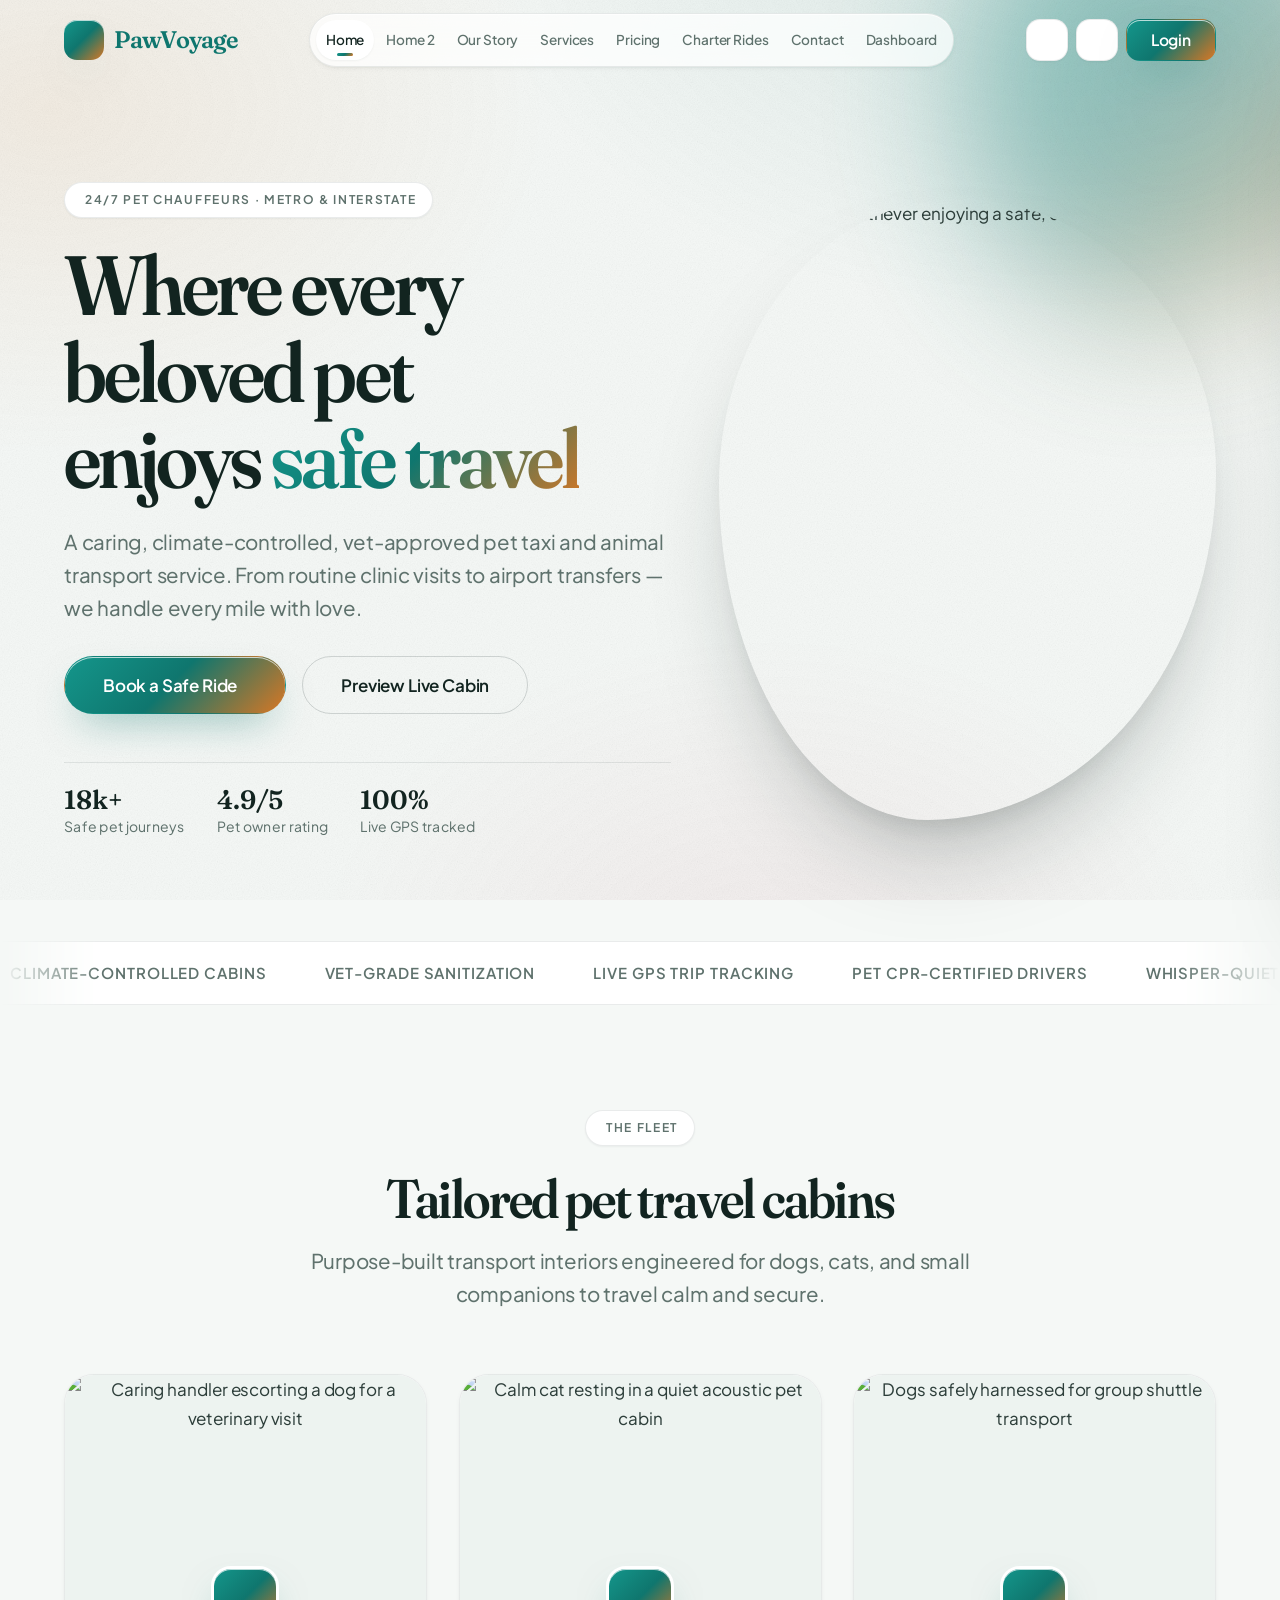
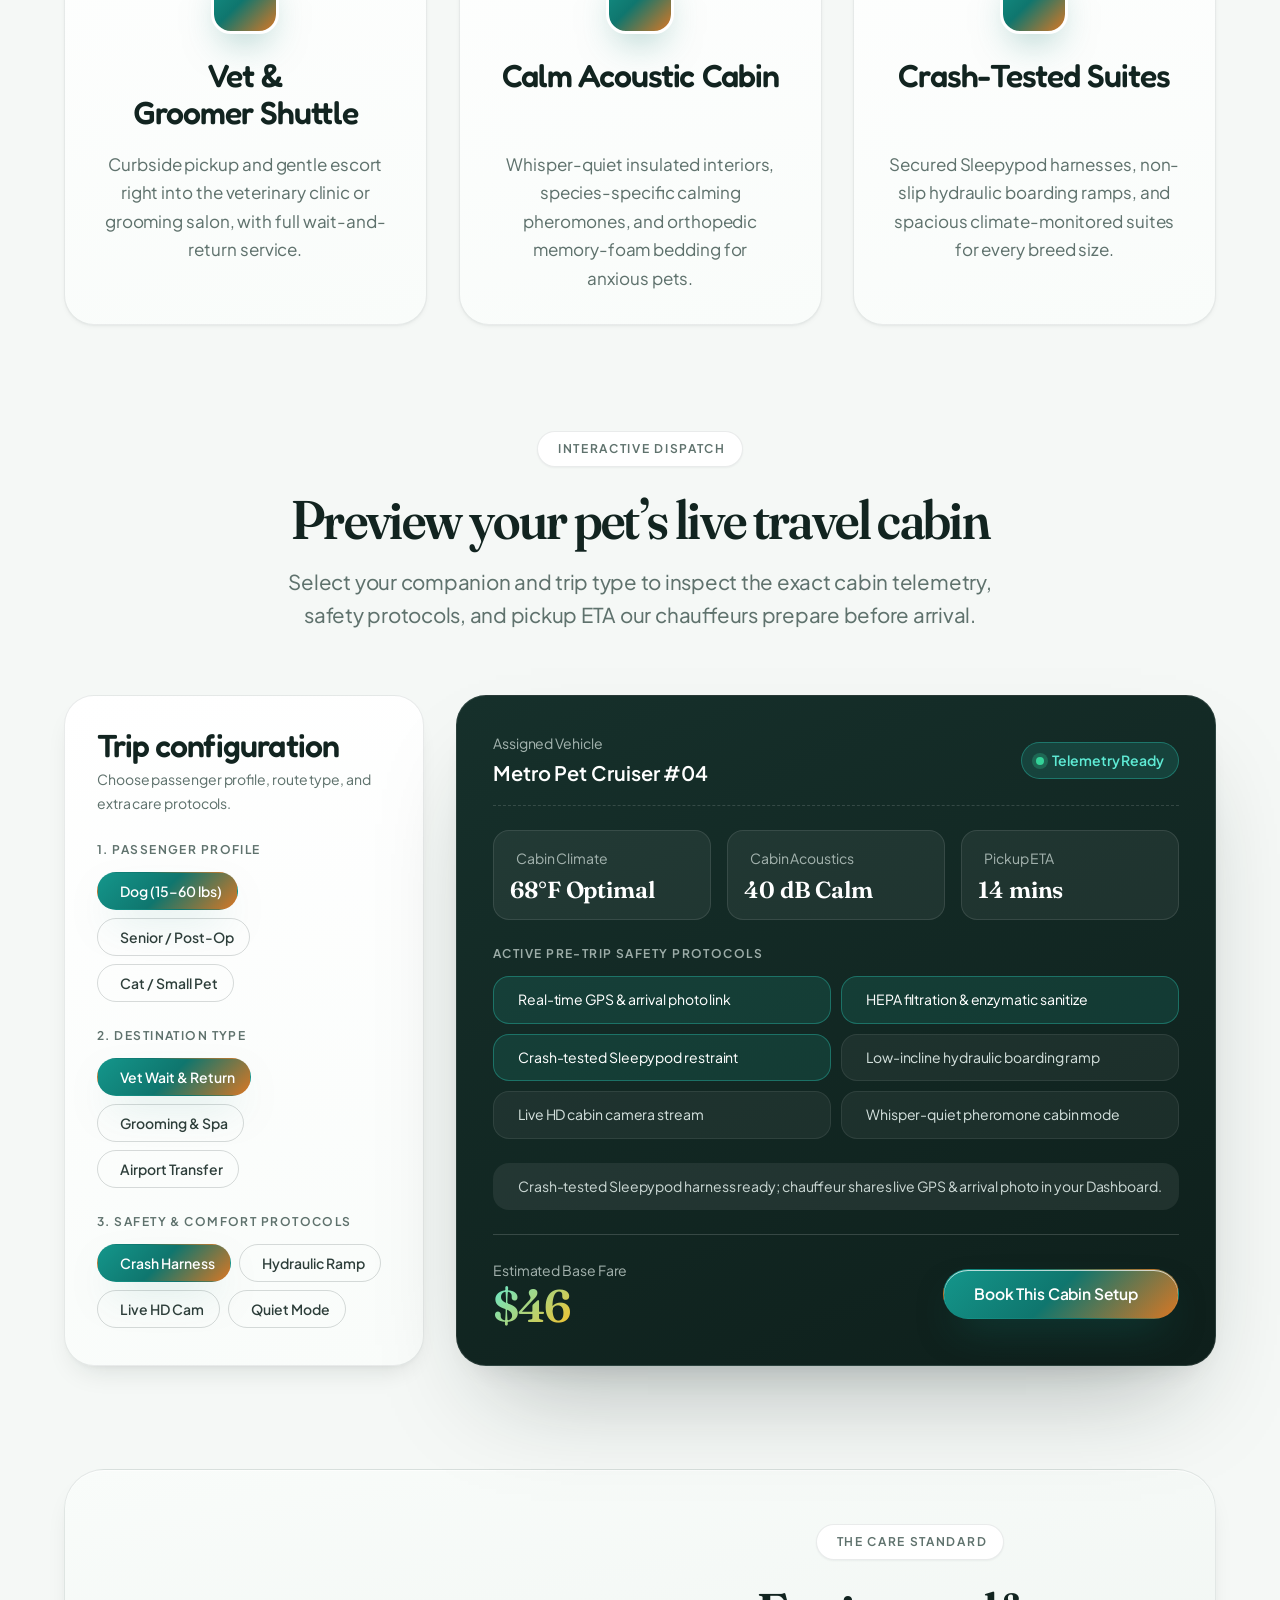
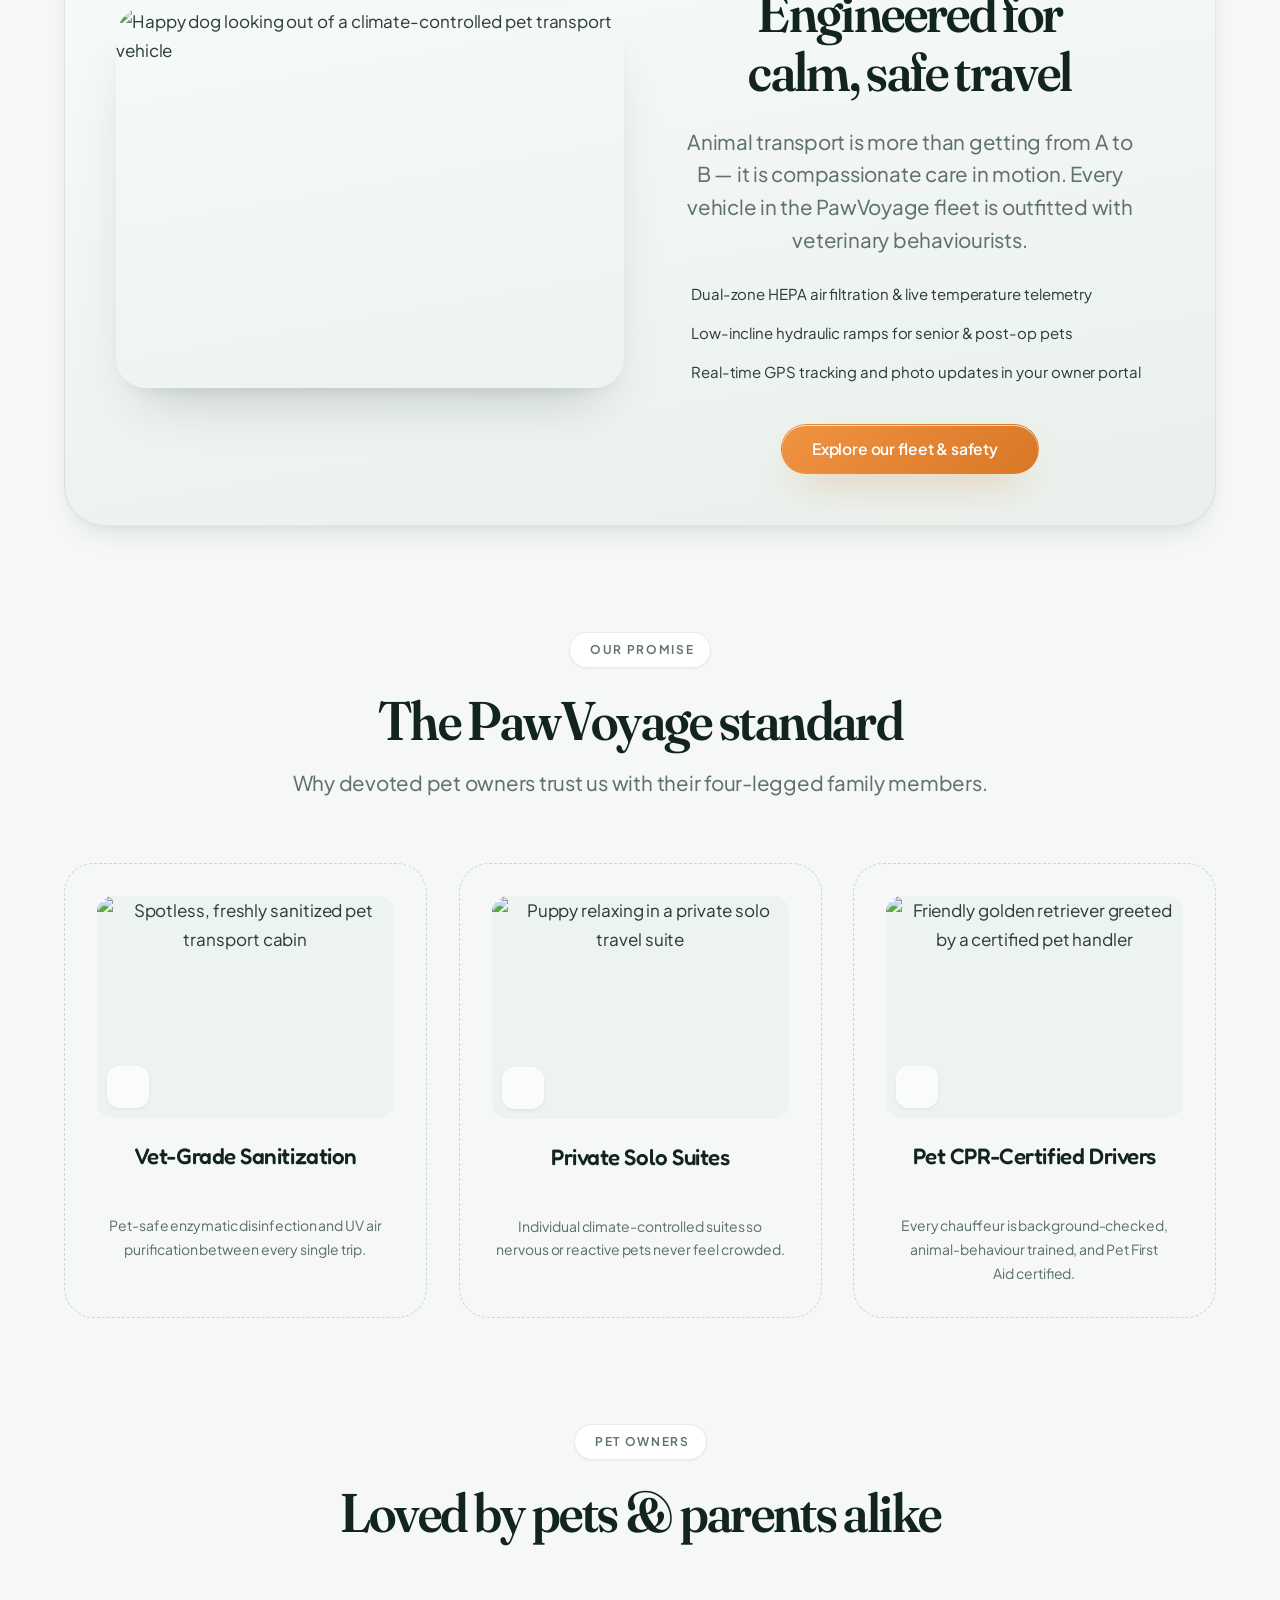
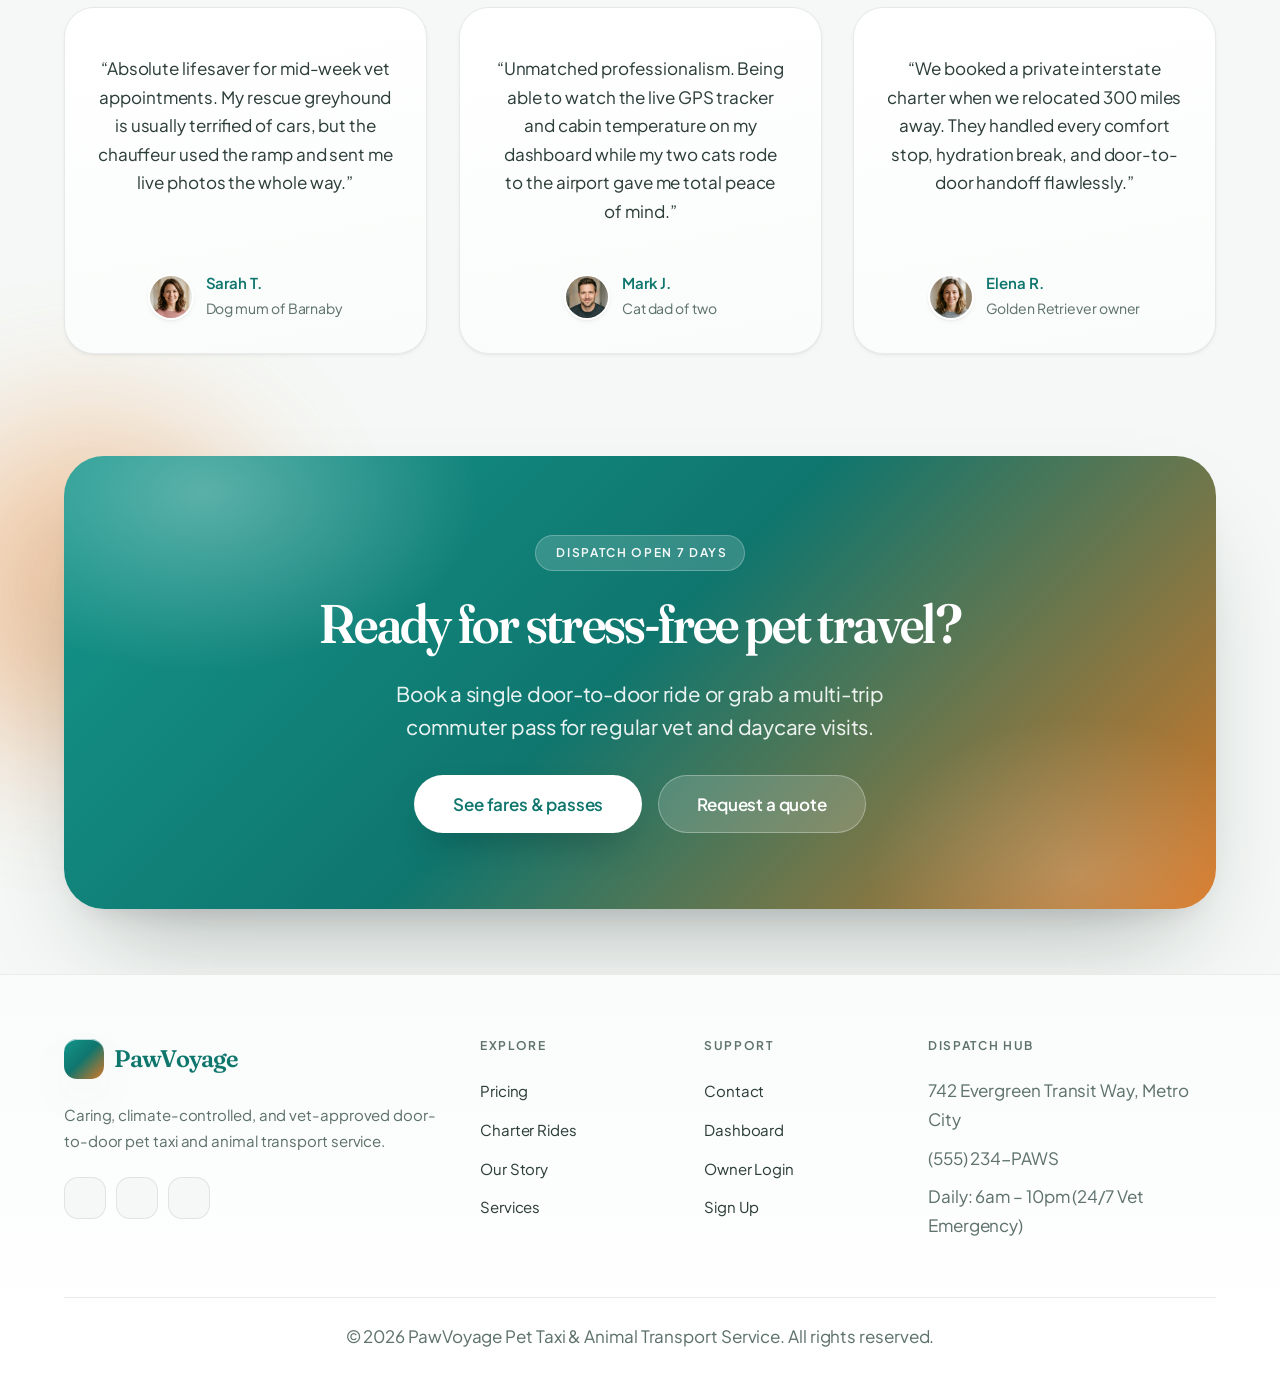
==== commit 678eb98a: "U" ====
--- a/index.html
+++ b/index.html
@@ -143,7 +143,7 @@
                     </div>
                 </div>
             </div>
-            <img src="https://images.unsplash.com/photo-1583511655857-d19b40a7a54e?auto=format&fit=crop&w=1000&q=80" alt="Happy golden retriever enjoying a safe, comfortable pet taxi ride"
+            <img src="https://www.thepetpawkaesha.com/wp-content/uploads/2025/01/pet-taxi-1024x574.webp" alt="Happy golden retriever enjoying a safe, comfortable pet taxi ride"
                 class="hero-image reveal delay-4">
         </section>
 
@@ -176,7 +176,7 @@
             <div class="grid grid-3">
                 <div class="card reveal delay-1">
                     <div class="card-media">
-                        <img src="https://images.unsplash.com/photo-1601758228041-f3b2795255f1?auto=format&fit=crop&w=900&q=80" alt="Caring handler escorting a dog for a veterinary visit"
+                        <img src="https://www.aigan.in/gallery/golden-retriever-station-720.webp" alt="Caring handler escorting a dog for a veterinary visit"
                             loading="lazy">
                     </div>
                     <div class="card-icon coral"><i class="ph-fill ph-first-aid-kit"></i></div>
@@ -185,7 +185,7 @@
                 </div>
                 <div class="card reveal delay-2">
                     <div class="card-media">
-                        <img src="https://images.unsplash.com/photo-1514888286974-6c03e2ca1dba?auto=format&fit=crop&w=900&q=80"
+                        <img src="https://encrypted-tbn0.gstatic.com/images?q=tbn:ANd9GcQGqbGfHjzx4BLFEdSzV0dlusprNZV8peDyK0A1RHYoz92B2GSsd0A-Yo_Q&s=10"
                             alt="Calm cat resting in a quiet acoustic pet cabin" loading="lazy">
                     </div>
                     <div class="card-icon"><i class="ph-fill ph-speaker-low"></i></div>
@@ -195,7 +195,7 @@
                 </div>
                 <div class="card reveal delay-3">
                     <div class="card-media">
-                        <img src="https://images.unsplash.com/photo-1548199973-03cce0bbc87b?auto=format&fit=crop&w=900&q=80"
+                        <img src="https://encrypted-tbn0.gstatic.com/images?q=tbn:ANd9GcQGVVvES8OD_Ewuk6gq_wzufwiGw3B0t48oGch3oX9zmP8lEbLK0XknyaU&s=10"
                             alt="Dogs safely harnessed for group shuttle transport" loading="lazy">
                     </div>
                     <div class="card-icon pink"><i class="ph-fill ph-shield-check"></i></div>
@@ -327,7 +327,7 @@
         <section class="container">
             <div class="panel">
                 <div class="grid grid-2 items-center">
-                    <img class="reveal" src="https://images.unsplash.com/photo-1544568100-847a948585b9?auto=format&fit=crop&w=900&q=80"
+                    <img class="reveal" src="https://t4.ftcdn.net/jpg/04/02/86/19/360_F_402861985_e5KQSoNfiLNtOg7grNMaO7aNgLtnTA8y.jpg"
                         alt="Happy dog looking out of a climate-controlled pet transport vehicle"
                         style="aspect-ratio: 4/3; object-fit: cover; border-radius: var(--radius-lg); box-shadow: var(--shadow-lg);">
                     <div class="reveal delay-2 copy-center">
@@ -357,10 +357,10 @@
             <div class="grid grid-3">
                 <div class="card card-flat reveal delay-1">
                     <div class="card-thumb">
-                        <img src="https://images.unsplash.com/photo-1576201836106-db1758fd1c97?auto=format&fit=crop&w=800&q=80"
+                        <img src="https://encrypted-tbn0.gstatic.com/images?q=tbn:ANd9GcQrkGgPy36w20EYYyF4F9HE0Ku_tWs3kUV2C2R5VQK5-FuOTEcHnfezQMU&s=10"
                             alt="Spotless, freshly sanitized pet transport cabin" loading="lazy">
                         <span class="card-thumb-badge"><i class="ph-duotone ph-shield-check"
-                                style="color: var(--color-success);"></i></span>
+                                style="color: var(--color-primary);"></i></span>
                     </div>
                     <h4>Vet-Grade Sanitization</h4>
                     <p style="font-size: var(--size-caption);">Pet-safe enzymatic disinfection and UV air purification between every single trip.
@@ -368,7 +368,7 @@
                 </div>
                 <div class="card card-flat reveal delay-2">
                     <div class="card-thumb">
-                        <img src="https://images.unsplash.com/photo-1537151608828-ea2b11777ee8?auto=format&fit=crop&w=800&q=80"
+                        <img src="https://encrypted-tbn0.gstatic.com/images?q=tbn:ANd9GcTI3_Sqt2NsylwrGiYkrvZkWT7uKwfRGWoUnl9tLoF7YpuxwZo04yMtAl4&s=10"
                             alt="Puppy relaxing in a private solo travel suite" loading="lazy">
                         <span class="card-thumb-badge"><i class="ph-duotone ph-paw-print"
                                 style="color: var(--color-primary);"></i></span>
@@ -379,10 +379,10 @@
 
                 <div class="card card-flat reveal delay-4">
                     <div class="card-thumb">
-                        <img src="https://images.unsplash.com/photo-1552053831-71594a27632d?auto=format&fit=crop&w=800&q=80"
+                        <img src="https://encrypted-tbn0.gstatic.com/images?q=tbn:ANd9GcQorm9n8Sv4V6pw-MYcEOYQ2kxx0lq5BHgzkiSw_cY48S_s6iOaIjUxj_3d&s=10"
                             alt="Friendly golden retriever greeted by a certified pet handler" loading="lazy">
                         <span class="card-thumb-badge"><i class="ph-duotone ph-first-aid"
-                                style="color: var(--color-accent);"></i></span>
+                                style="color: var(--color-primary);"></i></span>
                     </div>
                     <h4>Pet CPR-Certified Drivers</h4>
                     <p style="font-size: var(--size-caption);">Every chauffeur is background-checked, animal-behaviour trained, and Pet First Aid certified.</p>
@@ -422,7 +422,7 @@
                         <img class="testimonial-avatar" src="assets/images/testimonial-avatar-mark-j.jpg" alt=""
                             loading="lazy">
                         <div>
-                            <strong style="color: var(--color-secondary);">Mark J.</strong>
+                            <strong style="color: var(--color-primary);">Mark J.</strong>
                             <span>Cat dad of two</span>
                         </div>
                     </div>
@@ -437,7 +437,7 @@
                         <img class="testimonial-avatar" src="assets/images/testimonial-avatar-elena-r.jpg" alt=""
                             loading="lazy">
                         <div>
-                            <strong style="color: var(--color-accent);">Elena R.</strong>
+                            <strong style="color: var(--color-primary);">Elena R.</strong>
                             <span>Golden Retriever owner</span>
                         </div>
                     </div>
--- a/assets/css/style.css
+++ b/assets/css/style.css
@@ -540,35 +540,26 @@
 .card h3, .card h4 { margin-bottom: var(--spacing-2); }
 .card p { color: var(--color-text-muted); }
 
-.card-icon {
+.card-icon,
+.card-icon.coral,
+.card-icon.pink {
   position: relative;
   width: 68px;
   height: 68px;
   border-radius: 20px;
-  background-image: var(--grad-cool);
-  background-color: var(--color-secondary);
+  background-image: var(--grad-warm);
+  background-color: var(--color-primary);
   color: #FFF;
   display: flex;
   align-items: center;
   justify-content: center;
   font-size: 1.85rem;
   margin-bottom: var(--spacing-3);
-  box-shadow: var(--shadow-glow-secondary), var(--shadow-inset-hairline);
+  box-shadow: var(--shadow-glow-primary), var(--shadow-inset-hairline);
   transition: transform var(--transition-bounce), border-radius var(--transition-bounce);
 }
 
 .card:hover .card-icon { transform: translateY(-2px) rotate(-6deg); border-radius: 26px; }
-
-.card-icon.coral {
-  background-image: var(--grad-warm);
-  background-color: var(--color-primary);
-  box-shadow: var(--shadow-glow-primary), var(--shadow-inset-hairline);
-}
-.card-icon.pink {
-  background-image: linear-gradient(135deg, #E27A90, #C85A70);
-  background-color: var(--color-accent);
-  box-shadow: var(--shadow-glow-accent), var(--shadow-inset-hairline);
-}
 
 /* Full-bleed photo at the top of a card (cancels the card's own padding) */
 .card-media {
@@ -834,9 +825,9 @@
 
 .form-foot {
   display: flex;
-  align-items: center;
+  flex-direction: column;
+  align-items: stretch;
   gap: var(--spacing-2);
-  flex-wrap: wrap;
   margin-top: var(--spacing-3);
   padding-top: var(--spacing-3);
   border-top: 1px solid var(--color-border);
@@ -844,6 +835,7 @@
 
 .form-foot p {
   margin: 0;
+  text-align: center;
   font-size: var(--size-caption);
   color: var(--color-text-muted);
 }
@@ -1450,7 +1442,7 @@
 .pricing-card.featured {
   border-color: transparent;
   position: relative;
-  transform: scale(1.04);
+  transform: none;
   box-shadow: var(--shadow-lg), var(--shadow-inset-hairline);
   background-image: linear-gradient(170deg, var(--color-surface), var(--color-primary-soft));
 }
@@ -1469,7 +1461,7 @@
   pointer-events: none;
 }
 
-.pricing-card.featured:hover { transform: scale(1.04) translateY(-6px); }
+.pricing-card.featured:hover { transform: translateY(-6px); }
 
 .featured-badge {
   position: absolute;
@@ -1484,6 +1476,7 @@
   font-weight: 640;
   letter-spacing: 0.1em;
   text-transform: uppercase;
+  white-space: nowrap;
   box-shadow: var(--shadow-glow-primary);
   z-index: 2;
 }
@@ -1532,7 +1525,7 @@
 }
 
 .feature-list i {
-  color: var(--color-success);
+  color: var(--color-primary);
   font-size: 1.2rem;
   flex-shrink: 0;
   margin-top: 1px;
@@ -1997,7 +1990,7 @@
   box-shadow: var(--shadow-sm);
 }
 
-.studio-badge i { color: var(--color-secondary); }
+.studio-badge i { color: var(--color-primary); }
 
 .studio-actions { display: flex; gap: 10px; margin-top: auto; }
 
@@ -2302,9 +2295,14 @@
 
 .tile:hover img { transform: scale(1.06); }
 
+.grid > .tile { height: 100%; }
+
 .tile-caption {
   padding: var(--spacing-3) var(--spacing-4) var(--spacing-4);
   text-align: center;
+  flex: 1;
+  display: flex;
+  flex-direction: column;
 }
 
 .tile-caption h3 { color: var(--color-ink); margin-bottom: 8px; }
@@ -2658,9 +2656,158 @@
   .nav-actions .rtl-toggle { display: none; }
 }
 
-@media (min-width: 1025px) and (max-width: 1439px) {
-  .pricing-card.featured { transform: scale(1); }
-  .pricing-card.featured:hover { transform: translateY(-6px); }
+/* Equal horizontal alignment inside multi-column section cards */
+@media (min-width: 561px) {
+  .grid > .card:has(> .card-media) h3,
+  .grid > .tile .tile-caption h3 {
+    min-height: 2.35em;
+    line-height: 1.14;
+    display: flex;
+    align-items: flex-start;
+    justify-content: center;
+  }
+
+  .grid > .card:has(> .card-thumb) h4,
+  .grid > .card > i + h4,
+  .grid > .card > i + h3 {
+    min-height: 2.5em;
+    line-height: 1.25;
+    display: flex;
+    align-items: flex-start;
+    justify-content: center;
+  }
+
+  .grid-3:has(> .pricing-card) > .pricing-card h3 {
+    min-height: 2.35em;
+    line-height: 1.14;
+    display: flex;
+    align-items: flex-start;
+    justify-content: center;
+  }
+
+  .grid-3:has(> .pricing-card) > .pricing-card > p {
+    min-height: 3.36em;
+  }
+}
+
+@media (min-width: 769px) {
+  .grid-3:has(> .pricing-card) {
+    row-gap: 0;
+    align-items: stretch;
+  }
+
+  .grid-3:has(> .pricing-card) > .pricing-card {
+    display: grid;
+    grid-template-rows: subgrid;
+    grid-row: span 5;
+    row-gap: 0;
+    justify-items: center;
+    align-items: start;
+    height: auto;
+  }
+
+  .grid-3:has(> .pricing-card) > .pricing-card h3,
+  .grid-3:has(> .pricing-card) > .pricing-card > p {
+    min-height: 0;
+  }
+
+  .grid-3:has(> .pricing-card) > .pricing-card > .btn {
+    align-self: end;
+    margin-top: 0;
+  }
+
+  /* Blog cards: align image, category kicker, title, and excerpt across columns */
+  .blog-grid {
+    row-gap: 0;
+    align-items: stretch;
+  }
+
+  .blog-grid > .blog-card {
+    display: grid;
+    grid-template-rows: subgrid;
+    grid-row: span 4;
+    row-gap: 0;
+    justify-items: stretch;
+    align-items: start;
+    height: auto;
+  }
+
+  .blog-grid > .blog-card > p {
+    align-self: start;
+  }
+}
+
+/* Blog cards base layout */
+.blog-card {
+  padding: 0;
+  overflow: hidden;
+  align-items: flex-start;
+  text-align: start;
+}
+
+.blog-card > img {
+  width: 100%;
+  height: 200px;
+  object-fit: cover;
+  border-radius: 0;
+}
+
+.blog-tag {
+  color: var(--color-primary);
+  font-size: var(--size-caption);
+  font-weight: var(--weight-bold-inline);
+  text-transform: uppercase;
+  padding: 24px 24px 0;
+  display: block;
+}
+
+.blog-card h3 {
+  margin: 8px 0;
+  padding-inline: 24px;
+  font-size: 1.5rem;
+}
+
+.blog-card p {
+  color: var(--color-text-muted);
+  font-size: 0.95rem;
+  padding: 0 24px 24px;
+  margin: 0;
+}
+
+/* Dispatch & FAQ paired columns alignment */
+.split-align-cols > div:last-child > .card > .btn {
+  margin-top: 24px;
+}
+
+@media (min-width: 769px) {
+  .split-align-cols > div {
+    display: flex;
+    flex-direction: column;
+  }
+
+  .split-align-cols > div > h2,
+  .split-align-cols > div > h3 {
+    min-height: 2.35em;
+    line-height: 1.14;
+  }
+
+  .split-align-cols > div > .lead-text {
+    min-height: 3.3em;
+  }
+
+  .split-align-cols > div:last-child > .card {
+    flex: 1;
+  }
+
+  .split-align-cols > div:last-child > .card > .btn {
+    margin-top: auto;
+  }
+}
+
+@media (min-width: 769px) and (max-width: 1199px) {
+  .split-align-cols > div > .lead-text {
+    min-height: 4.9em;
+  }
 }
 
 @media (max-width: 1024px) {
@@ -2748,9 +2895,6 @@
   .zone-row { grid-template-columns: 1fr; gap: var(--spacing-3); }
   .zone-row > .zone-copy { order: 1; }
   .zone-row > img { order: 2; }
-
-  .pricing-card.featured { transform: none; }
-  .pricing-card.featured:hover { transform: translateY(-6px); }
 
   /* Below this the columns are too narrow to be useful, so stack them */
   .planner { grid-template-columns: 1fr; }
--- a/assets/css/rtl.css
+++ b/assets/css/rtl.css
@@ -15,6 +15,10 @@
 [dir="rtl"] .auth-divider,
 [dir="rtl"] .auth-card {
   text-align: center; /* keep centered sections centered */
+}
+
+[dir="rtl"] .card.blog-card {
+  text-align: right;
 }
 
 /* Forms */
